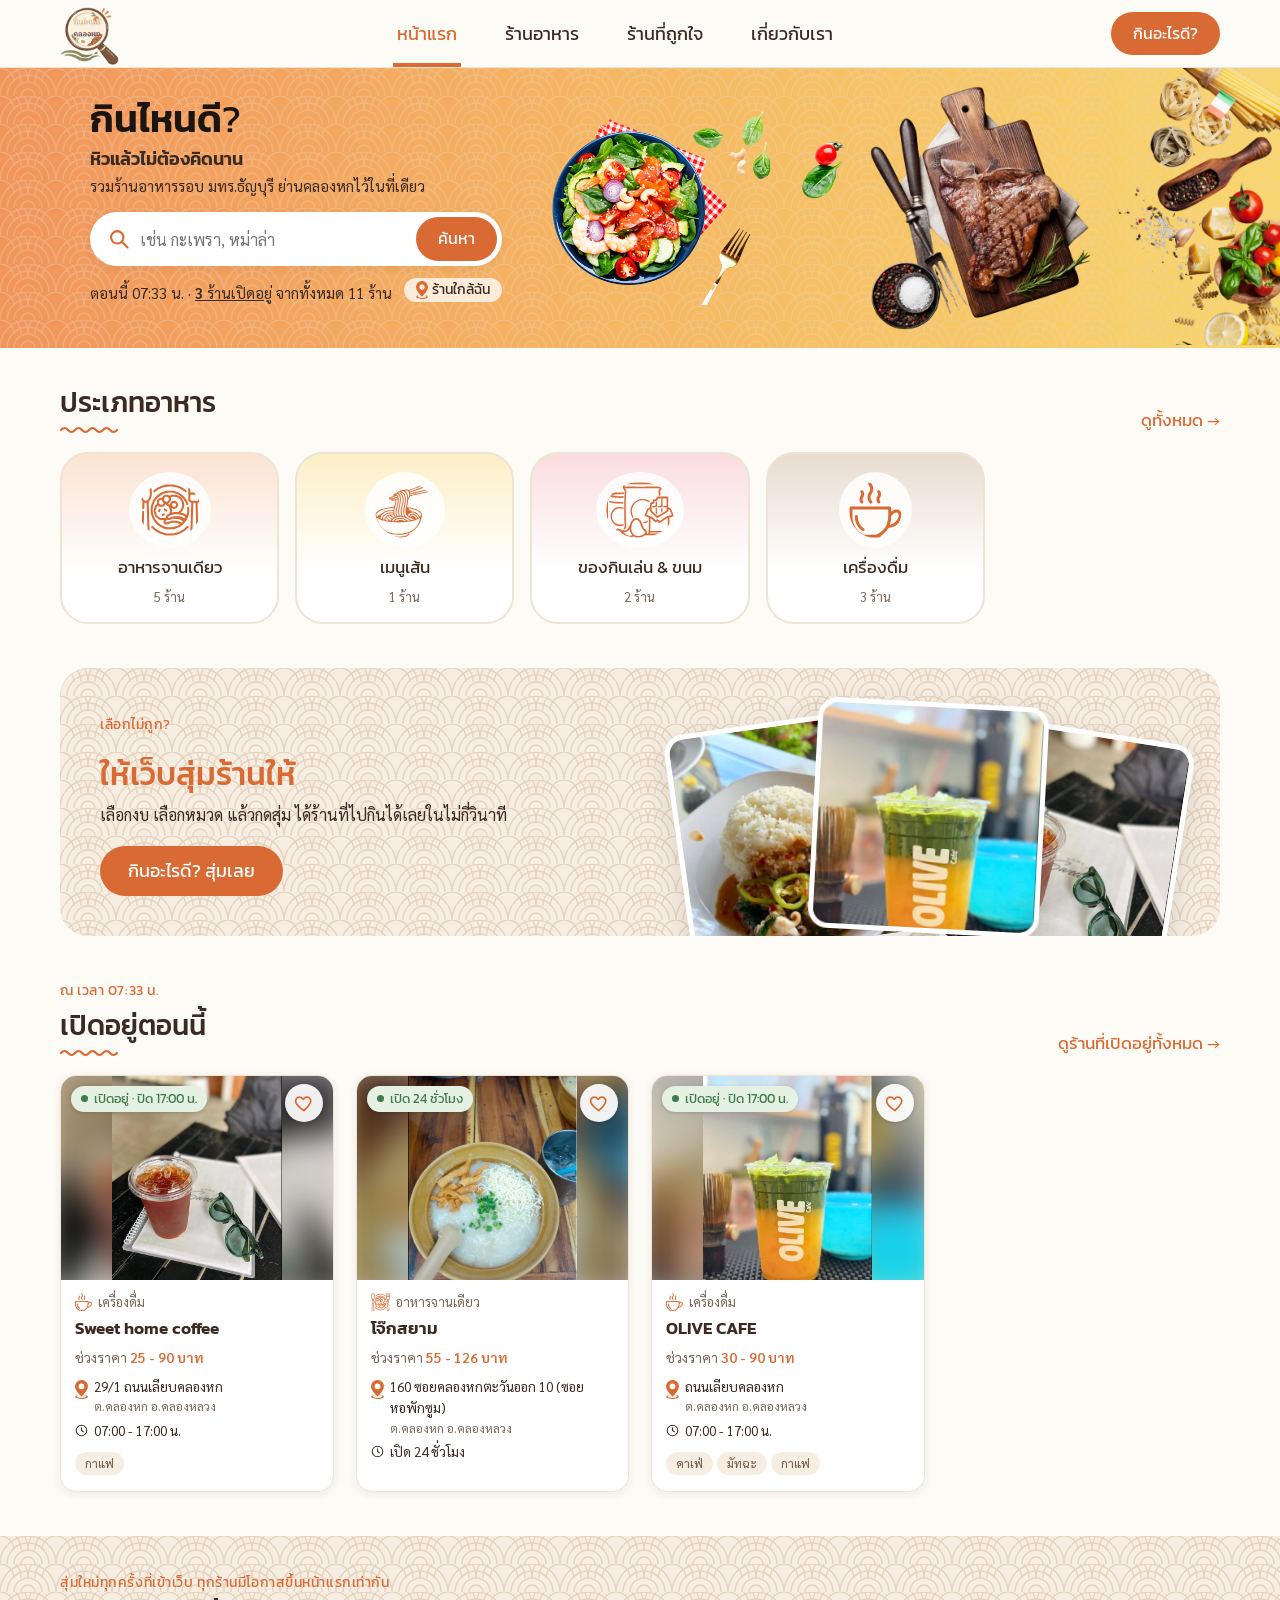
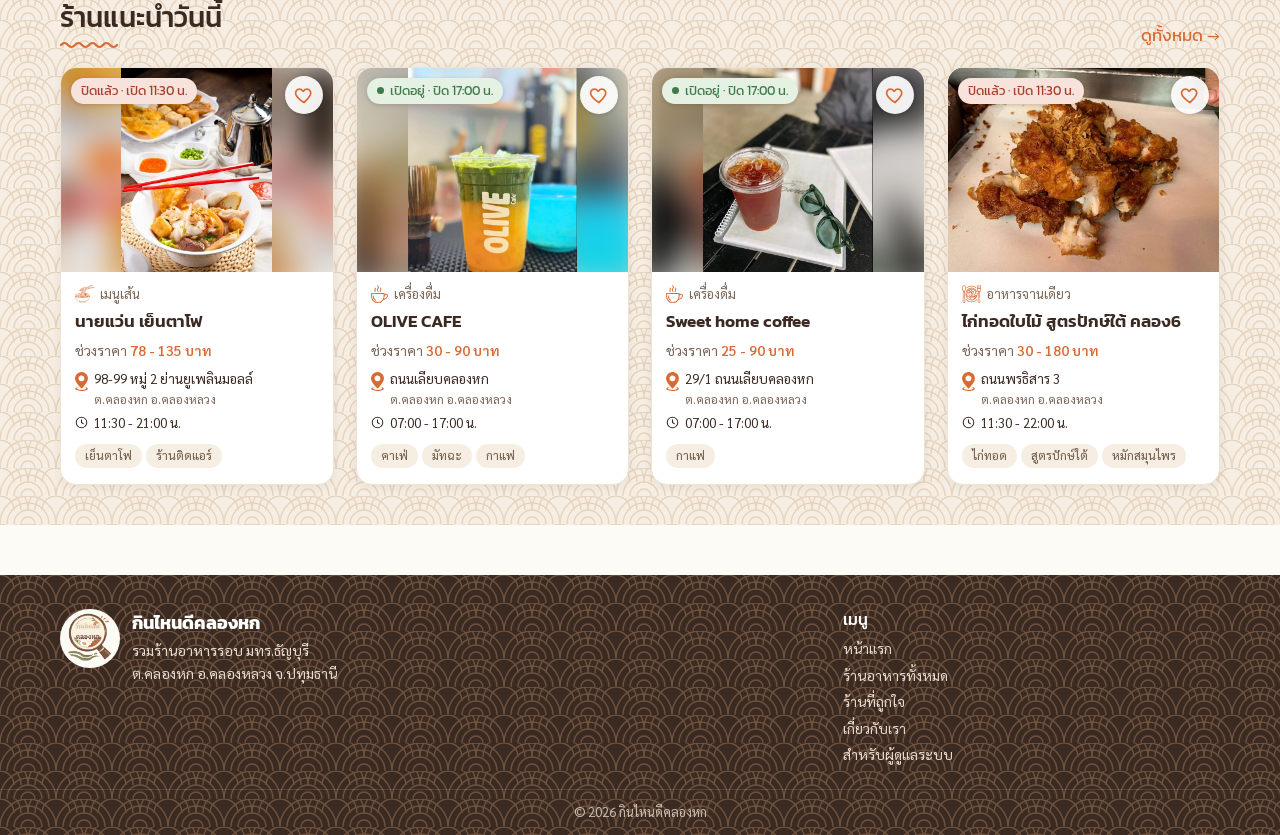
==== index.html @ 41b1f3ea "v1.7" ====
<!DOCTYPE html>
<html lang="th">
<head>
  <meta charset="UTF-8">
  <meta name="viewport" content="width=device-width, initial-scale=1.0">
  <title>กินไหนดีคลองหก</title>
  <meta property="og:type" content="website">
  <meta property="og:site_name" content="กินไหนดีคลองหก">
  <meta property="og:locale" content="th_TH">
  <meta property="og:title" content="กินไหนดีคลองหก">
  <meta property="og:description" content="รวมร้านอาหารอร่อยรอบ มทร.ธัญบุรี ต.คลองหก อ.คลองหลวง จ.ปทุมธานี">
  <meta property="og:url" content="https://pitchawat2549-cloud.github.io/kinnaidee-khlong6/">
  <meta property="og:image" content="https://pitchawat2549-cloud.github.io/kinnaidee-khlong6/images/og-image.jpg">
  <meta property="og:image:width" content="1200">
  <meta property="og:image:height" content="630">
  <meta property="og:image:alt" content="กินไหนดีคลองหก รวมร้านอาหารรอบ มทร.ธัญบุรี">
  <meta name="twitter:card" content="summary_large_image">
  <meta name="description" content="รวมร้านอาหารอร่อยรอบ มทร.ธัญบุรี ต.คลองหก อ.คลองหลวง จ.ปทุมธานี">
  <link rel="icon" href="images/favicon/favicon.ico?v=2" sizes="any">
  <link rel="icon" type="image/png" sizes="32x32" href="images/favicon/favicon-32.png?v=2">
  <link rel="icon" type="image/png" sizes="192x192" href="images/favicon/favicon-192.png?v=2">
  <link rel="apple-touch-icon" href="images/favicon/apple-touch-icon.png?v=2">
  <link rel="preconnect" href="https://fonts.googleapis.com">
  <link href="https://fonts.googleapis.com/css2?family=Kanit:wght@400;500;600&family=Sarabun:wght@400;500;600&display=swap" rel="stylesheet">
  <link rel="stylesheet" href="css/common.css?v=20261016">
  <link rel="stylesheet" href="css/home.css?v=20261016">
</head>
<body data-root="" data-page="home">

  <header id="site-header"></header>

  <main class="container">

    <!-- ===== Hero + ค้นหา ===== -->
    <section class="hero hero-home">
      <div class="hero-text">
        <h1>กินไหนดี<span class="light">?</span></h1>
        <h2>หิวแล้วไม่ต้องคิดนาน</h2>
        <p>รวมร้านอาหารรอบ มทร.ธัญบุรี ย่านคลองหกไว้ในที่เดียว</p>
        <form class="search-bar" action="restaurant/restaurants.html" role="search">
          <img src="images/icons/search.svg" alt="">
          <input type="search" name="q" id="home-q" placeholder="เช่น กะเพรา, หม่าล่า" aria-label="ค้นหาร้านหรือเมนู">
          <button class="btn" type="submit">ค้นหา</button>
        </form>
        <p class="hero-status" id="home-status"></p>
      </div>
      <div class="hero-images">
        <img src="images/decor/salad.png" alt="" class="img-salad">
        <img src="images/decor/steak.png" alt="" class="img-steak">
        <img src="images/decor/pasta.png" alt="" class="img-pasta">
      </div>
    </section>

    <!-- ===== ประเภทอาหาร ===== -->
    <section class="section">
      <div class="section-head">
        <h2>ประเภทอาหาร</h2>
        <a href="restaurant/restaurants.html" class="see-all">ดูทั้งหมด →</a>
      </div>
      <div class="category-list" id="home-categories"></div>
    </section>

    <!-- ===== กินอะไรดี? ===== -->
    <section class="section">
      <div class="pick-band">
        <div class="pick-band-text">
          <p class="eyebrow">เลือกไม่ถูก?</p>
          <h2>ให้เว็บสุ่มร้านให้</h2>
          <p>เลือกงบ เลือกหมวด แล้วกดสุ่ม ได้ร้านที่ไปกินได้เลยในไม่กี่วินาที</p>
          <button type="button" class="btn btn-lg" data-picker>กินอะไรดี? สุ่มเลย</button>
        </div>
        <div class="pick-band-photos" id="pick-photos" aria-hidden="true"></div>
      </div>
    </section>

    <!-- ===== เปิดอยู่ตอนนี้ ===== -->
    <section class="section" id="open-section" hidden>
      <div class="section-head">
        <div>
          <p class="eyebrow" id="open-time"></p>
          <h2>เปิดอยู่ตอนนี้</h2>
        </div>
        <a href="restaurant/restaurants.html?open=1" class="see-all">ดูร้านที่เปิดอยู่ทั้งหมด →</a>
      </div>
      <div class="restaurant-list" id="home-open"></div>
    </section>

    <!-- ===== ร้านแนะนำ (สุ่มใหม่ทุกครั้งที่เข้าเว็บ) ===== -->
    <section class="section band">
      <div class="section-head">
        <div>
          <p class="eyebrow">สุ่มใหม่ทุกครั้งที่เข้าเว็บ ทุกร้านมีโอกาสขึ้นหน้าแรกเท่ากัน</p>
          <h2>ร้านแนะนำวันนี้</h2>
        </div>
        <a href="restaurant/restaurants.html" class="see-all">ดูทั้งหมด →</a>
      </div>
      <div class="restaurant-list" id="home-restaurants"></div>
    </section>

    <!-- ===== ร้านที่ถูกใจ ===== -->
    <section class="section" id="fav-section" hidden>
      <div class="section-head">
        <h2>ร้านที่คุณถูกใจ</h2>
        <a href="restaurant/favorites.html" class="see-all">ดูทั้งหมด →</a>
      </div>
      <div class="restaurant-list" id="home-favs"></div>
    </section>

  </main>

  <footer id="site-footer"></footer>

  <script src="js/config.js?v=20261016"></script>
  <script src="js/seed-data.js?v=20261016"></script>
  <script src="js/api.js?v=20261016"></script>
  <script src="js/ui.js?v=20261016"></script>
  <script src="js/home.js?v=20261016"></script>
</body>
</html>
---- css/common.css ----
/* ===================================================
   common.css : ใช้ทุกหน้า
   สี / ฟอนต์ / ปุ่ม / เมนูด้านบน / การ์ดร้าน / ป้ายเปิด-ปิด
   หน้าต่าง (modal) / ดูรูปเต็มจอ / สุ่มร้าน / ท้ายเว็บ
   =================================================== */

/* ===== สีทั้งเว็บ (แก้ที่นี่ที่เดียว) ===== */
:root {
  --orange: #D96A33;        /* ปุ่ม ลิงก์ เมนูที่เลือก */
  --orange-dark: #B9541F;
  --yellow: #F9D66C;
  --cream: #F6EEE3;         /* พื้นการ์ด / hero */
  --bg: #FDFBF6;            /* พื้นทั้งหน้า */
  --border: #EFE3D3;
  --text: #3B2A22;
  --muted: #7A6455;
  --tag: #A88B78;
  --green: #3F7A4A;         /* เปิดอยู่ */
  --green-bg: #E4F1E3;
  --red: #A6402A;           /* ปิดแล้ว */
  --red-bg: #F8E3DC;
  --shadow: 0 2px 10px rgba(59, 42, 34, 0.08);
  --shadow-lg: 0 10px 28px rgba(59, 42, 34, 0.16);
  --radius: 16px;
  /* ลายคลื่น (ลายเดียวกับในสไลด์) ใช้เป็นพื้นหลังจางๆ */
  --wave: url("data:image/svg+xml,%3Csvg xmlns='http://www.w3.org/2000/svg' width='56' height='28' viewBox='0 0 56 28'%3E%3Cg fill='none' stroke='%23E6D3BD' stroke-width='1.4'%3E%3Cpath d='M0 28a28 28 0 0 1 56 0M7 28a21 21 0 0 1 42 0M14 28a14 14 0 0 1 28 0M21 28a7 7 0 0 1 14 0'/%3E%3Cpath d='M-28 14a28 28 0 0 1 56 0M-21 14a21 21 0 0 1 42 0M-14 14a14 14 0 0 1 28 0M28 14a28 28 0 0 1 56 0M35 14a21 21 0 0 1 42 0M42 14a14 14 0 0 1 28 0'/%3E%3C/g%3E%3C/svg%3E");
}

/* ===== ทั้งหน้า ===== */
* { box-sizing: border-box; }

/* ซ่อนจริงเสมอ แม้ class อื่นจะตั้ง display ไว้ (เช่น .btn) */
[hidden] { display: none !important; }

html { scroll-behavior: smooth; }

body {
  margin: 0;
  font-family: "Sarabun", sans-serif;
  font-size: 16px;
  line-height: 1.6;
  background-color: var(--bg);
  color: var(--text);
  overflow-x: hidden;
}

body.no-scroll { overflow: hidden; }

h1, h2, h3, h4 {
  font-family: "Kanit", sans-serif;
  font-weight: 500;
  line-height: 1.3;
  margin: 0;
}

a { color: inherit; text-decoration: none; }

img { max-width: 100%; }

button { font: inherit; color: inherit; }

:focus-visible {
  outline: 3px solid var(--orange);
  outline-offset: 2px;
}

.container {
  max-width: 1200px;
  margin: 0 auto;
}

.muted { color: var(--muted); }
.center { text-align: center; }

.section {
  padding: 36px 20px 8px;
}

.section-head {
  display: flex;
  justify-content: space-between;
  align-items: flex-end;
  gap: 20px;
  margin-bottom: 18px;
}

.section h2 { font-size: 28px; }

.eyebrow {
  margin: 0 0 4px;
  font-family: "Kanit", sans-serif;
  font-size: 14px;
  letter-spacing: 0.04em;
  color: var(--orange);
}

.see-all {
  color: var(--orange);
  font-family: "Kanit", sans-serif;
  font-size: 17px;
  white-space: nowrap;
}

.see-all:hover { text-decoration: underline; }

.error-box {
  margin: 20px;
  padding: 14px 18px;
  border-radius: 12px;
  background: var(--red-bg);
  color: var(--red);
}

/* ===== ปุ่ม ===== */
.btn {
  display: inline-flex;
  align-items: center;
  justify-content: center;
  gap: 8px;
  border: none;
  background-color: var(--orange);
  color: white;
  font-family: "Kanit", sans-serif;
  font-size: 16px;
  padding: 9px 22px;
  border-radius: 30px;
  cursor: pointer;
  transition: background-color 0.2s, transform 0.15s;
}

.btn:hover { background-color: var(--orange-dark); }
.btn:active { transform: scale(0.97); }
.btn:disabled { opacity: 0.6; cursor: default; }
.btn-lg { font-size: 18px; padding: 11px 28px; }

.btn-ghost {
  background: white;
  color: var(--orange);
  border: 2px solid var(--orange);
}

.btn-ghost:hover { background: var(--orange); color: white; }

.link-btn {
  background: none;
  border: none;
  padding: 0;
  cursor: pointer;
  text-align: left;
}

/* ===== เมนูด้านบน ===== */
#site-header {
  position: sticky;
  top: 0;
  z-index: 50;
  background-color: rgba(253, 251, 246, 0.94);
  backdrop-filter: blur(8px);
  border-bottom: 1px solid var(--border);
  transition: box-shadow 0.2s;
}

#site-header.scrolled { box-shadow: var(--shadow); }

.nav-inner {
  max-width: 1200px;
  margin: 0 auto;
  padding: 6px 20px 0;
  display: flex;
  align-items: center;
  gap: 20px;
}

.logo img { height: 58px; display: block; }

.menu {
  flex: 1;
  display: flex;
  justify-content: center;
  gap: 40px;
}

.menu a {
  font-family: "Kanit", sans-serif;
  font-size: 18px;
  padding: 14px 4px;
  border-bottom: 4px solid transparent;
  white-space: nowrap;
}

.menu a:hover,
.menu a.active {
  color: var(--orange);
  border-bottom-color: var(--orange);
}

.btn-pick { margin-bottom: 6px; }

/* ===== Hero (ส่วนหัวของแต่ละหน้า) ===== */
.hero {
  position: relative;
  display: flex;
  align-items: center;
  background-color: var(--cream);
  height: clamp(220px, 16vw, 320px);
  overflow: hidden;
  margin-left: calc(50% - 50vw);
  margin-right: calc(50% - 50vw);
}

/* ลายคลื่นจางๆ ทับพื้น hero */
.hero::before {
  content: "";
  position: absolute;
  inset: 0;
  background-image: var(--wave);
  opacity: 0.35;
  pointer-events: none;
}

.hero-text {
  position: relative;
  z-index: 2;
  padding: 20px 50px 20px max(50px, calc(50% - 550px));
}

.hero h1 {
  color: #1B1511;
  font-size: clamp(34px, 3vw, 57px);
  font-weight: 600;
  line-height: 1.15;
}

.hero h1 .light { font-weight: 400; }

.hero h2 {
  font-size: clamp(18px, 1.3vw, 24px);
  font-weight: 600;
  margin-top: 6px;
}

.hero p {
  font-size: clamp(15px, 1vw, 18px);
  margin: 4px 0 14px;
}

/* ===== ช่องค้นหา ===== */
.search-bar {
  display: flex;
  align-items: center;
  max-width: 480px;
  background-color: white;
  border-radius: 40px;
  padding: 5px 5px 5px 18px;
  box-shadow: var(--shadow);
}

.search-bar img { width: 22px; flex: none; }

.search-bar input {
  flex: 1;
  min-width: 0;
  width: 100%;
  border: none;
  outline: none;
  background: none;
  font-family: "Sarabun", sans-serif;
  font-size: 16px;
  padding: 8px 10px;
}

.search-bar button { flex: none; }

/* ===== การ์ดร้าน ===== */
.restaurant-list {
  display: grid;
  grid-template-columns: repeat(4, 1fr);
  gap: 22px;
}

.r-card {
  position: relative;
  display: flex;
  flex-direction: column;
  background-color: white;
  border: 1px solid var(--border);
  border-radius: var(--radius);
  overflow: hidden;
  box-shadow: var(--shadow);
  transition: transform 0.2s, box-shadow 0.2s;
}

.r-card:hover {
  transform: translateY(-4px);
  box-shadow: var(--shadow-lg);
}

/* ลิงก์คลุมทั้งการ์ด (ปุ่มถูกใจอยู่ด้านบนลิงก์) */
.r-card-link {
  position: absolute;
  inset: 0;
  z-index: 1;
}

.r-card-media {
  position: relative;
  aspect-ratio: 4 / 3;
  background: var(--cream);
  overflow: hidden;
}

.r-card-media img {
  width: 100%;
  height: 100%;
  object-fit: cover;
  object-position: center 60%;
  display: block;
  transition: transform 0.4s;
}

.r-card:hover .r-card-media img { transform: scale(1.06); }

.r-card-noimg {
  height: 100%;
  display: grid;
  place-items: center;
  color: var(--muted);
}

.r-card-body {
  padding: 12px 14px 16px;
  display: flex;
  flex-direction: column;
  gap: 3px;
  flex: 1;
}

.r-card-cat {
  display: flex;
  align-items: center;
  gap: 6px;
  margin: 0;
  font-size: 13px;
  color: var(--muted);
}

.r-card-cat img { height: 18px; }

.r-card h3 {
  font-size: 17px;
  font-weight: 600;
  margin: 2px 0 4px;
}

.r-card-price {
  margin: 0 0 4px;
  font-size: 14px;
  color: var(--muted);
}

.r-card-price b { color: var(--orange); font-weight: 600; }

.r-card-meta {
  display: flex;
  align-items: flex-start;
  gap: 6px;
  margin: 0;
  font-size: 13.5px;
}

.r-card-meta img { width: 13px; margin-top: 4px; flex: none; }

.tags {
  display: flex;
  flex-wrap: wrap;
  gap: 4px;
  margin-top: 8px;
}

.tag {
  background-color: var(--cream);
  color: #6E5848;
  font-size: 12px;
  padding: 2px 10px;
  border-radius: 20px;
}

/* ป้ายเปิด-ปิดบนรูป */
.badge,
.badge-inline {
  display: inline-block;
  font-family: "Kanit", sans-serif;
  font-size: 12.5px;
  padding: 3px 10px;
  border-radius: 20px;
}

.badge {
  position: absolute;
  left: 10px;
  top: 10px;
  z-index: 2;
  box-shadow: 0 1px 4px rgba(0, 0, 0, 0.15);
}

.badge-open { background: var(--green-bg); color: var(--green); }
.badge-closed { background: var(--red-bg); color: var(--red); }
.badge-unknown { background: #EFEAE4; color: var(--muted); }

.badge-open::before {
  content: "";
  display: inline-block;
  width: 7px;
  height: 7px;
  margin-right: 6px;
  border-radius: 50%;
  background: currentColor;
  vertical-align: 1px;
  animation: pulse 1.6s infinite;
}

@keyframes pulse {
  50% { opacity: 0.3; }
}

/* ปุ่มถูกใจ */
.fav-btn {
  position: absolute;
  right: 10px;
  top: 8px;
  z-index: 2;
  width: 38px;
  height: 38px;
  border: none;
  border-radius: 50%;
  background: rgba(255, 255, 255, 0.92);
  display: grid;
  place-items: center;
  cursor: pointer;
  box-shadow: 0 1px 4px rgba(0, 0, 0, 0.15);
  transition: transform 0.15s;
}

.fav-btn svg {
  width: 20px;
  fill: none;
  stroke: var(--orange);
  stroke-width: 2;
}

.fav-btn.on svg { fill: var(--orange); }
.fav-btn:active { transform: scale(0.85); }

.empty {
  grid-column: 1 / -1;
  text-align: center;
  color: var(--muted);
  padding: 50px 20px;
  background: white;
  border: 2px dashed var(--border);
  border-radius: var(--radius);
}

/* การ์ดค่อยๆ ลอยขึ้นตอนแสดงผล (เล่นจบเองใน 0.4 วินาที) */
.r-card { animation: rise 0.4s ease-out both; }
.r-card:nth-child(2) { animation-delay: 0.05s; }
.r-card:nth-child(3) { animation-delay: 0.1s; }
.r-card:nth-child(4) { animation-delay: 0.15s; }

@keyframes rise {
  from { opacity: 0; transform: translateY(14px); }
}

/* ===== ช่องกรอกข้อมูล ===== */
.field {
  display: grid;
  gap: 4px;
  font-family: "Kanit", sans-serif;
  font-size: 15px;
}

.field input,
.field select,
.field textarea {
  font: 16px "Sarabun", sans-serif;
  padding: 9px 12px;
  border: 2px solid var(--border);
  border-radius: 10px;
  background: white;
  color: var(--text);
  width: 100%;
}

.field input:focus,
.field select:focus,
.field textarea:focus {
  outline: none;
  border-color: var(--orange);
}

.check {
  display: inline-flex;
  align-items: center;
  gap: 8px;
  cursor: pointer;
}

.check input { width: 18px; height: 18px; accent-color: var(--orange); }

.form-msg { color: var(--red); min-height: 1em; margin: 0; }

/* ===== หน้าต่าง (modal) ===== */
.modal-backdrop {
  position: fixed;
  inset: 0;
  z-index: 100;
  background: rgba(30, 20, 15, 0.55);
  display: grid;
  place-items: center;
  padding: 16px;
  opacity: 0;
  transition: opacity 0.2s;
}

.modal-backdrop.show { opacity: 1; }

.modal {
  position: relative;
  width: 100%;
  max-width: 480px;
  max-height: calc(100vh - 32px);
  overflow: auto;
  background: var(--bg);
  border-radius: 22px;
  padding: 28px;
  box-shadow: var(--shadow-lg);
}

.modal h2 { font-size: 26px; margin-bottom: 6px; }

.modal-close {
  position: absolute;
  right: 12px;
  top: 10px;
  width: 36px;
  height: 36px;
  border: none;
  border-radius: 50%;
  background: var(--cream);
  font-size: 22px;
  line-height: 1;
  cursor: pointer;
}

.suggest-form { display: grid; gap: 14px; }

/* ===== สุ่มร้าน "กินอะไรดี?" ===== */
.modal-picker { max-width: 520px; background-image: var(--wave); background-color: var(--bg); }

.picker h2 { font-size: 34px; color: var(--orange); }

.picker-opts {
  display: grid;
  grid-template-columns: 1fr 1fr;
  gap: 10px 14px;
  margin: 14px 0;
}

.picker-opts .check { grid-column: 1 / -1; }

.picker-stage {
  min-height: 150px;
  display: grid;
  gap: 12px;
  align-content: center;
  background: white;
  border: 2px dashed var(--border);
  border-radius: 18px;
  padding: 14px;
}

.picker-empty { text-align: center; color: var(--muted); }

.picker-card {
  display: flex;
  align-items: center;
  gap: 14px;
}

.picker-card img {
  width: 110px;
  height: 90px;
  object-fit: cover;
  border-radius: 12px;
  flex: none;
}

.picker-card h3 { font-size: 20px; }
.picker-card p { margin: 2px 0; font-size: 14px; }
.picker-card.final { animation: pop 0.4s; }

@keyframes pop {
  0% { transform: scale(0.9); }
  60% { transform: scale(1.04); }
  100% { transform: scale(1); }
}

.picker-go { justify-self: start; }

.picker-actions { margin-top: 16px; text-align: center; }

/* ===== ดูรูปเต็มจอ ===== */
#lightbox {
  position: fixed;
  inset: 0;
  z-index: 200;
  background: rgba(15, 10, 8, 0.92);
  display: none;
  align-items: center;
  justify-content: center;
  padding: 20px 70px;
}

#lightbox.show { display: flex; }

#lightbox figure {
  margin: 0;
  max-width: 100%;
  max-height: 100%;
  display: flex;
  flex-direction: column;
  align-items: center;
  gap: 10px;
}

#lightbox img {
  height: calc(100vh - 140px);   /* ขยายรูปให้เต็มความสูงจอ แม้รูปต้นฉบับจะเล็ก */
  width: auto;
  max-width: 100%;
  object-fit: contain;
  border-radius: 8px;
}

#lightbox figcaption {
  color: #F3E9DE;
  text-align: center;
  font-size: 15px;
}

#lightbox figcaption span { margin-left: 10px; opacity: 0.7; }
#lightbox figcaption small { display: block; opacity: 0.7; }

.lb-close,
.lb-nav {
  position: absolute;
  border: none;
  background: rgba(255, 255, 255, 0.14);
  color: white;
  border-radius: 50%;
  cursor: pointer;
}

.lb-close { right: 16px; top: 14px; width: 44px; height: 44px; font-size: 28px; }

.lb-nav {
  top: 50%;
  transform: translateY(-50%);
  width: 50px;
  height: 50px;
  font-size: 34px;
  line-height: 1;
}

.lb-prev { left: 12px; }
.lb-next { right: 12px; }
.lb-close:hover, .lb-nav:hover { background: rgba(255, 255, 255, 0.28); }

/* ===== แจ้งเตือนสั้นๆ ===== */
#toast {
  position: fixed;
  left: 50%;
  bottom: 24px;
  z-index: 300;
  transform: translate(-50%, 30px);
  background: var(--text);
  color: white;
  padding: 10px 20px;
  border-radius: 30px;
  font-size: 15px;
  opacity: 0;
  pointer-events: none;
  transition: opacity 0.2s, transform 0.2s;
}

#toast.show { opacity: 1; transform: translate(-50%, 0); }

/* ===== ท้ายเว็บ ===== */
#site-footer {
  margin-top: 50px;
  background-color: #3B2A22;
  background-image: var(--wave);
  background-blend-mode: soft-light;
  color: #E9DDD0;
}

.footer-inner {
  max-width: 1200px;
  margin: 0 auto;
  padding: 34px 20px 20px;
  display: grid;
  grid-template-columns: 2fr 1fr;
  gap: 28px;
  font-size: 14px;
}

.footer-inner h4 {
  color: white;
  font-size: 16px;
  margin-bottom: 8px;
}

.footer-inner a,
.footer-inner .link-btn {
  display: block;
  color: #E9DDD0;
  margin-bottom: 4px;
  font-size: 14px;
}

.footer-inner a:hover,
.footer-inner .link-btn:hover { color: var(--yellow); }

.footer-brand { display: flex; gap: 12px; align-items: flex-start; }

.footer-brand img {
  width: 60px;
  background: var(--bg);
  border-radius: 50%;
  padding: 4px;
}

.footer-brand b { color: white; font-family: "Kanit", sans-serif; font-size: 18px; }
.footer-brand p { margin: 2px 0; }

.copyright {
  margin: 0;
  padding: 12px;
  text-align: center;
  font-size: 13px;
  border-top: 1px solid rgba(255, 255, 255, 0.12);
  color: #CDBFB1;
}

/* ===================================================
   Responsive
   แท็บเล็ต ≤ 1000px / มือถือ ≤ 640px / มือถือเล็ก ≤ 380px
   =================================================== */
@media (max-width: 1000px) {
  .menu { gap: 22px; }
  .restaurant-list { grid-template-columns: repeat(3, 1fr); }
  .footer-inner { grid-template-columns: 1fr 1fr; }
}

@media (max-width: 760px) {
  .nav-inner { flex-wrap: wrap; gap: 4px 12px; padding: 6px 12px 0; }
  .logo img { height: 44px; }
  .btn-pick { margin-left: auto; padding: 7px 16px; font-size: 15px; }
  .menu {
    order: 3;
    flex-basis: 100%;
    justify-content: flex-start;
    gap: 18px;
    overflow-x: auto;
    scrollbar-width: none;
  }
  .menu::-webkit-scrollbar { display: none; }
  .menu a { font-size: 16px; padding: 8px 2px; }
}

@media (max-width: 640px) {
  .section { padding: 26px 16px 4px; }
  .section h2 { font-size: 22px; }
  .see-all { font-size: 15px; }

  .hero {
    height: auto;
    flex-direction: column;
    align-items: stretch;
  }
  .hero-text { padding: 24px 16px 12px; }
  .search-bar { max-width: none; }

  .restaurant-list { grid-template-columns: repeat(2, 1fr); gap: 12px; }
  .r-card-body { padding: 10px 10px 12px; }
  .r-card h3 { font-size: 15px; }
  .r-card-meta { font-size: 12.5px; }
  .badge { font-size: 11px; padding: 2px 8px; left: 6px; top: 6px; }
  .fav-btn { width: 32px; height: 32px; right: 6px; top: 6px; }
  .fav-btn svg { width: 17px; }

  .modal { padding: 22px 18px; }
  .picker-opts { grid-template-columns: 1fr; }
  .picker-card img { width: 90px; height: 74px; }

  #lightbox { padding: 16px 8px 70px; }
  .lb-nav { top: auto; bottom: 14px; transform: none; }
  .lb-prev { left: calc(50% - 60px); }
  .lb-next { right: calc(50% - 60px); }

  .footer-inner { grid-template-columns: 1fr; gap: 20px; }
}

@media (max-width: 380px) {
  .restaurant-list { grid-template-columns: 1fr; }
  .menu { gap: 8px; justify-content: space-between; }
  .menu a { font-size: 14px; }
}

@media (prefers-reduced-motion: reduce) {
  *, *::before, *::after { transition: none !important; animation: none !important; }
  html { scroll-behavior: auto; }
}

/* ===================================================
   เพิ่ม 13 ต.ค. : ลวดลาย / รูปการ์ด / ร้านใกล้ฉัน / นับเวลาปิด
   =================================================== */

/* เส้นหยักใต้หัวข้อ */
.section h2::after,
.panel h2::after {
  content: "";
  display: block;
  width: 58px;
  height: 8px;
  margin-top: 6px;
  background: url("data:image/svg+xml,%3Csvg xmlns='http://www.w3.org/2000/svg' width='58' height='8' viewBox='0 0 58 8'%3E%3Cpath d='M1 4q3.5-4 7 0t7 0 7 0 7 0 7 0 7 0 7 0 7 0' fill='none' stroke='%23D96A33' stroke-width='2.2' stroke-linecap='round'/%3E%3C/svg%3E") no-repeat;
}
.center h2::after { margin-left: auto; margin-right: auto; }
.pick-band h2::after { display: none; }

/* แถบพื้นครีมลายคลื่น เต็มความกว้างจอ */
.band {
  position: relative;
  isolation: isolate;
  margin-top: 36px;
  padding-bottom: 40px;
}
.band::before {
  content: "";
  position: absolute;
  top: 0;
  bottom: 0;
  left: calc(50% - 50vw);
  width: 100vw;
  z-index: -1;
  background-color: var(--cream);
  background-image: var(--wave);
}

/* รูปบนการ์ด: เห็นทั้งรูป ไม่ตัดขอบ + พื้นหลังเป็นรูปเดียวกันแบบเบลอ */
.r-card-blur {
  position: absolute;
  inset: -16px;
  background-size: cover;
  background-position: center;
  filter: blur(16px) brightness(0.92);
}
.r-card-media img {
  position: relative;
  object-fit: contain;
  object-position: center;
}

/* ที่อยู่บนการ์ด: บรรทัดสองเป็นตำบล อำเภอ */
.r-card-area {
  display: block;
  font-size: 12px;
  color: var(--muted);
}

/* ระยะทางจากผู้ใช้ */
.dist-chip {
  position: absolute;
  left: 10px;
  bottom: 10px;
  z-index: 2;
  padding: 2px 10px;
  border-radius: 20px;
  background: rgba(255, 255, 255, 0.92);
  font-family: "Kanit", sans-serif;
  font-size: 12.5px;
  color: #2E5A88;
  box-shadow: 0 1px 4px rgba(0, 0, 0, 0.15);
}
.badge-dist { background: #E6EEF8; color: #2E5A88; }

/* ใกล้ปิด (เหลือไม่เกิน 1 ชม.) */
.badge-soon { background: #FFF0D2; color: #94560A; }
.badge-soon::before {
  content: "";
  display: inline-block;
  width: 7px;
  height: 7px;
  margin-right: 6px;
  border-radius: 50%;
  background: currentColor;
  vertical-align: 1px;
  animation: pulse 1s infinite;
}

/* ปุ่ม "ร้านใกล้ฉัน" ในหน้าแรก */
.near-link {
  display: inline-flex;
  align-items: center;
  gap: 4px;
  margin-left: 8px;
  padding: 1px 12px;
  border-radius: 20px;
  background: rgba(255, 255, 255, 0.75);
  text-decoration: none !important;
  font-family: "Kanit", sans-serif;
  font-size: 14px;
  white-space: nowrap;
}
.near-link img { width: 12px; }
.near-link:hover { background: white; }

/* ที่อยู่หน้ารายละเอียดร้าน (แยกบรรทัด) */
.addr-main,
.addr-landmark,
.addr-area { display: block; }
.addr-main { font-weight: 600; }
.addr-area { font-size: 14px; color: var(--muted); }

@media (max-width: 640px) {
  .near-link { margin: 4px 0 0; }
}
@media (max-width: 360px) {
  #home-q, #search-input { font-size: 14px; }   /* จอเล็กมาก ให้ข้อความตัวอย่างไม่ขาด */
}
---- css/home.css ----
/* ===================================================
   home.css : หน้าแรก (index.html)
   =================================================== */

/* hero ไล่สีส้ม → เหลือง */
.hero-home {
  background: linear-gradient(90deg, #F2955B 0%, #F6B862 50%, #F9D66C 100%);
  height: clamp(280px, 20vw, 360px);   /* สูงกว่าหน้าอื่นนิดหน่อย เพราะมีช่องค้นหา */
}

.hero-home .hero-text { flex: none; }

.hero-status {
  margin-top: 12px !important;
  font-size: 15px !important;
}

.hero-status a { text-decoration: underline; }

/* รูปตกแต่ง: ขนาดตามความสูงของ hero */
.hero-images {
  flex: 1;
  min-width: 0;
  height: 100%;
  display: flex;
  align-items: center;
  justify-content: flex-end;
  gap: 2vw;
  position: relative;
}

.hero-images img { min-width: 0; max-width: 42%; object-fit: contain; }
.img-salad { height: 70%; }
.img-steak { height: 88%; }
.img-pasta { height: 100%; align-self: flex-start; max-width: none; object-position: right top; }

/* ===== ประเภทอาหาร ===== */
.category-list {
  display: grid;
  grid-template-columns: repeat(5, 1fr);
  gap: 16px;
}

.category-card {
  display: flex;
  flex-direction: column;
  align-items: center;
  gap: 6px;
  padding: 18px 8px 14px;
  background: white;
  border: 2px solid var(--border);
  border-radius: 28px;
  font-family: "Kanit", sans-serif;
  font-size: 17px;
  text-align: center;
  transition: transform 0.2s, border-color 0.2s, box-shadow 0.2s;
}

.category-card img { height: 56px; width: auto; max-width: 90%; object-fit: contain; transition: transform 0.3s; }
.category-card small { font-family: "Sarabun", sans-serif; font-size: 13px; color: var(--muted); }

.category-card:hover {
  transform: translateY(-4px);
  border-color: var(--orange);
  box-shadow: var(--shadow);
}

.category-card:hover img { transform: rotate(-6deg) scale(1.08); }

/* ===== แถบ "กินอะไรดี?" ===== */
.pick-band {
  position: relative;
  display: grid;
  grid-template-columns: 1.1fr 1fr;
  align-items: center;
  gap: 24px;
  padding: 34px 40px;
  border-radius: 28px;
  background-color: var(--cream);
  background-image: var(--wave);
  overflow: hidden;
}

.pick-band h2 { font-size: 32px; color: var(--orange); }
.pick-band p { margin: 6px 0 18px; }

.pick-band-photos {
  position: relative;
  height: 200px;
}

.pick-band-photos img {
  position: absolute;
  width: 46%;
  aspect-ratio: 1;
  object-fit: cover;
  border-radius: 20px;
  border: 5px solid white;
  box-shadow: var(--shadow-lg);
}

.pick-band-photos img:nth-child(1) { left: 0; top: 18px; transform: rotate(-8deg); }
.pick-band-photos img:nth-child(2) { left: 27%; top: 0; transform: rotate(3deg); z-index: 1; }
.pick-band-photos img:nth-child(3) { right: 0; top: 26px; transform: rotate(9deg); }


/* ===================================================
   Responsive
   =================================================== */
@media (max-width: 1000px) {
  .category-card { font-size: 15px; }
  .category-card img { height: 46px; }
  .pick-band { padding: 26px; }
}

@media (max-width: 640px) {
  .hero-home { height: auto; }
  .hero-images {
    flex: none;
    width: 100%;
    height: 140px;
    justify-content: space-between;
    padding-left: 16px;
  }

  .category-list {
    display: flex;
    overflow-x: auto;
    padding-bottom: 6px;
    scroll-snap-type: x mandatory;
  }

  .category-card {
    flex: 0 0 120px;
    font-size: 14px;
    border-radius: 22px;
    padding: 12px 6px;
    scroll-snap-align: start;
  }

  .category-card img { height: 40px; }

  .pick-band { grid-template-columns: 1fr; padding: 22px 18px; }
  .pick-band h2 { font-size: 26px; }
  .pick-band-photos { height: 150px; order: -1; }

}

/* การ์ดประเภทอาหาร: สีพื้นตามหมวด */
.category-card { --tint: var(--cream); background: linear-gradient(180deg, var(--tint) 0%, white 70%); }
.category-card[data-cat="rice"]    { --tint: #FBE3D2; }
.category-card[data-cat="noodle"]  { --tint: #FCEFC7; }
.category-card[data-cat="dessert"] { --tint: #FADDE1; }
.category-card[data-cat="fruit"]   { --tint: #E2F0D6; }
.category-card[data-cat="drink"]   { --tint: #E8DCCF; }
.category-card img {
  box-sizing: content-box;
  padding: 10px;
  border-radius: 50%;
  background: rgba(255, 255, 255, 0.85);
}
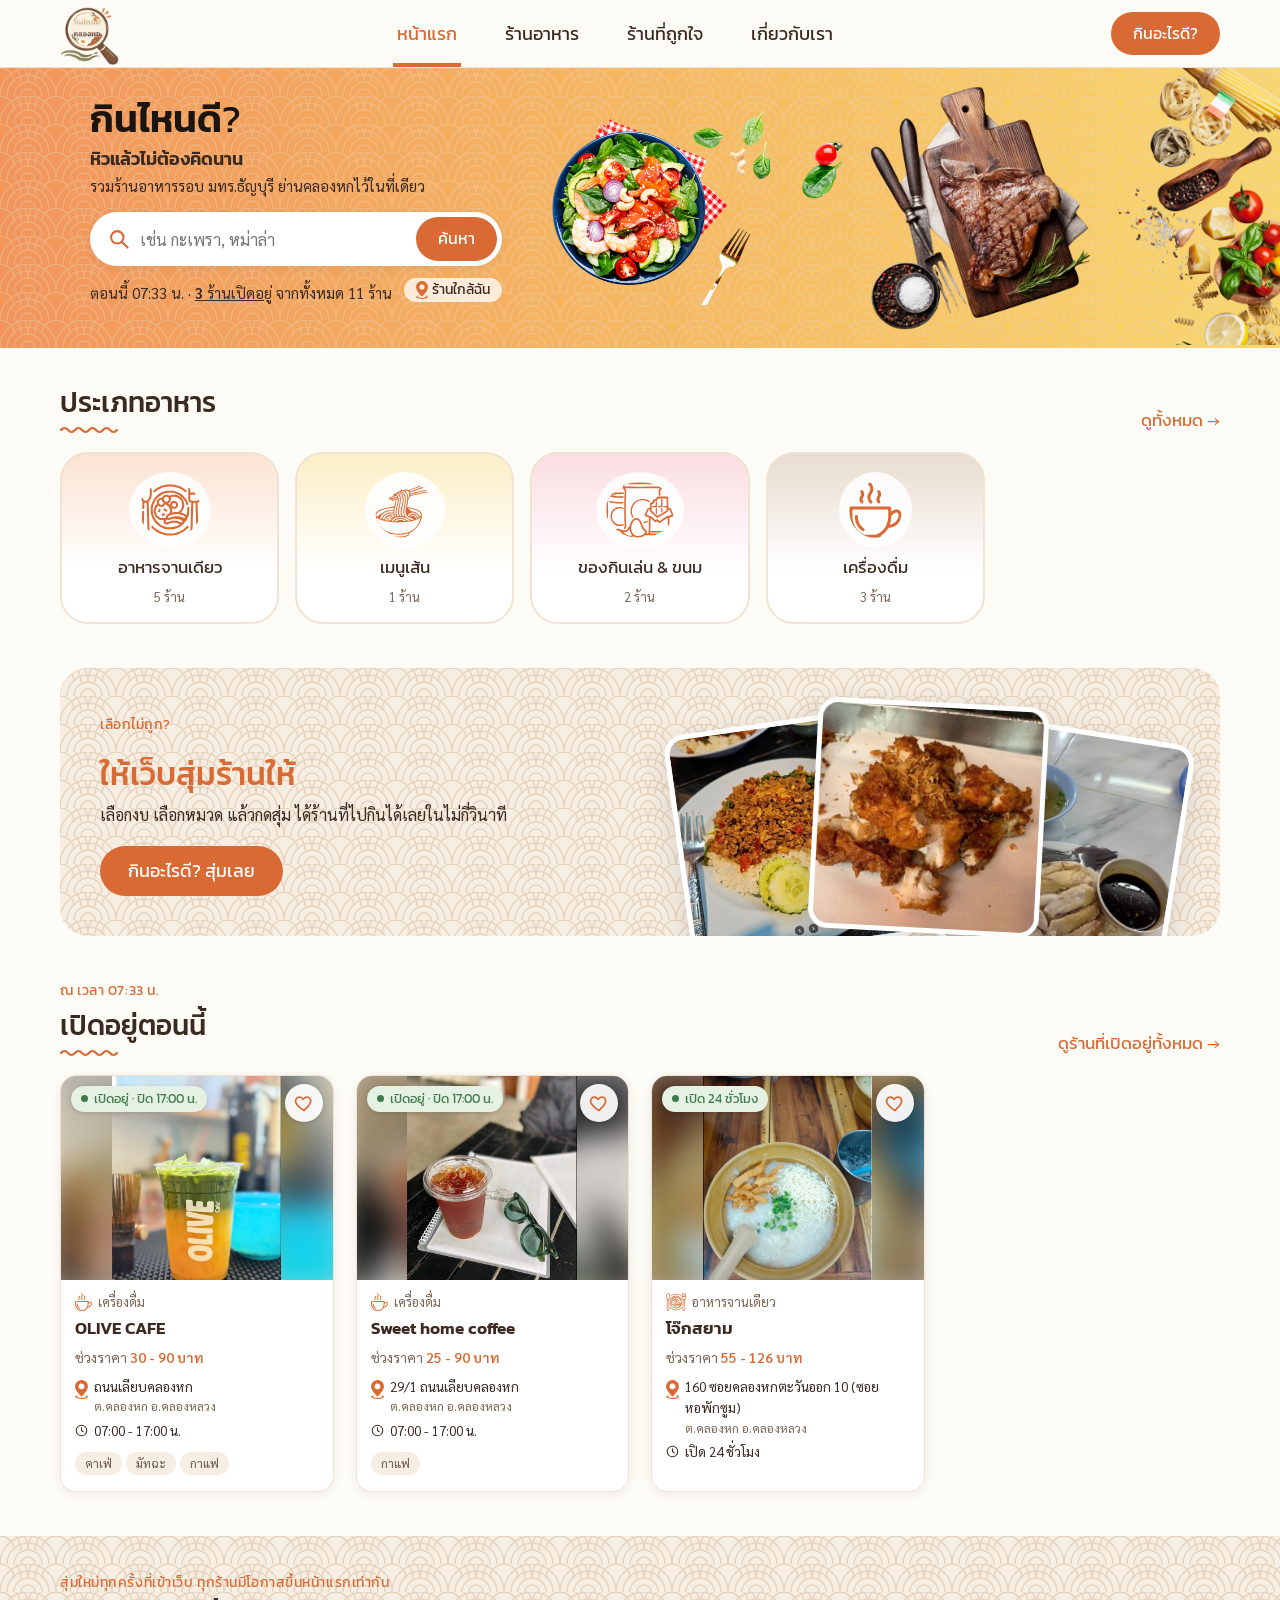
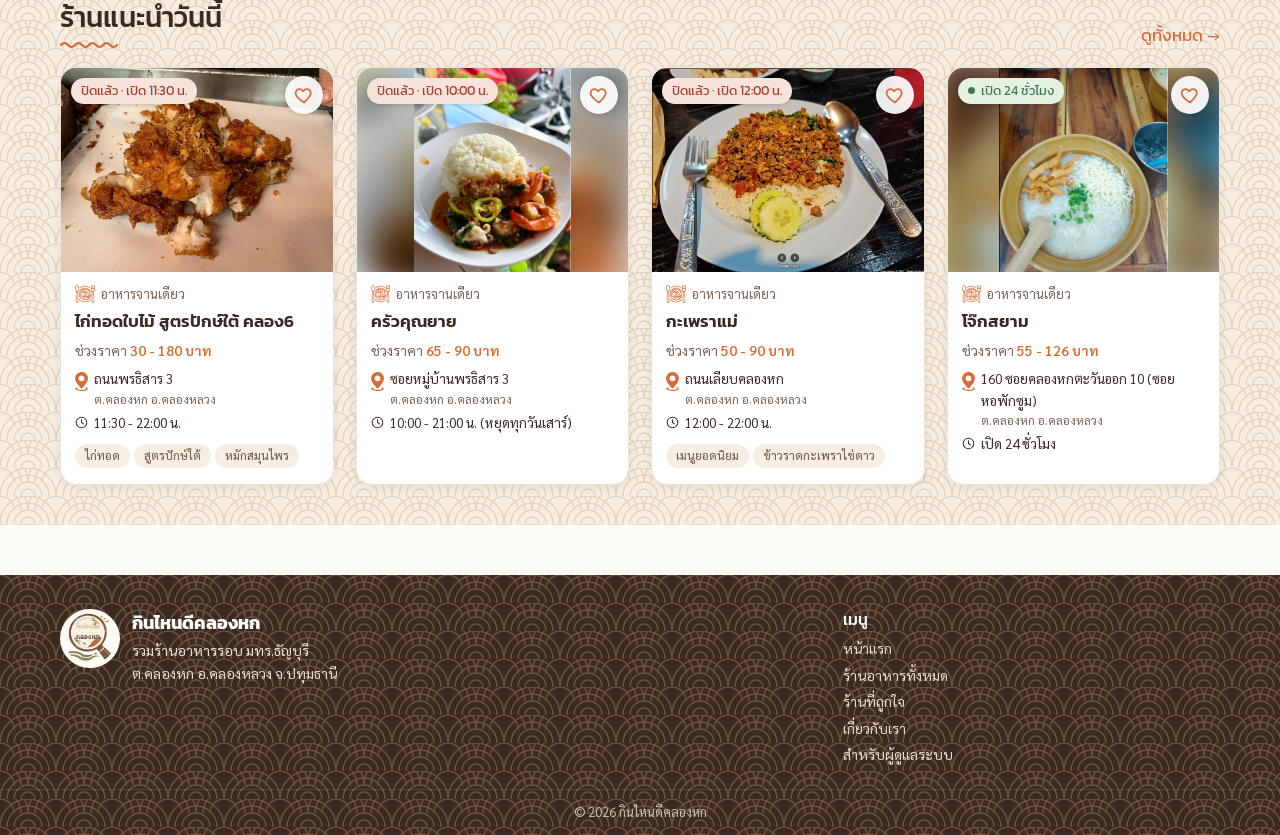
==== commit 95f40134: "v2.0" ====
--- a/index.html
+++ b/index.html
@@ -22,8 +22,8 @@
   <link rel="apple-touch-icon" href="images/favicon/apple-touch-icon.png?v=2">
   <link rel="preconnect" href="https://fonts.googleapis.com">
   <link href="https://fonts.googleapis.com/css2?family=Kanit:wght@400;500;600&family=Sarabun:wght@400;500;600&display=swap" rel="stylesheet">
-  <link rel="stylesheet" href="css/common.css?v=20261016">
-  <link rel="stylesheet" href="css/home.css?v=20261016">
+  <link rel="stylesheet" href="css/common.css?v=20261017b">
+  <link rel="stylesheet" href="css/home.css?v=20261017b">
 </head>
 <body data-root="" data-page="home">
 
@@ -110,10 +110,10 @@
 
   <footer id="site-footer"></footer>
 
-  <script src="js/config.js?v=20261016"></script>
-  <script src="js/seed-data.js?v=20261016"></script>
-  <script src="js/api.js?v=20261016"></script>
-  <script src="js/ui.js?v=20261016"></script>
-  <script src="js/home.js?v=20261016"></script>
+  <script src="js/config.js?v=20261017b"></script>
+  <script src="js/seed-data.js?v=20261017b"></script>
+  <script src="js/api.js?v=20261017b"></script>
+  <script src="js/ui.js?v=20261017b"></script>
+  <script src="js/home.js?v=20261017b"></script>
 </body>
 </html>
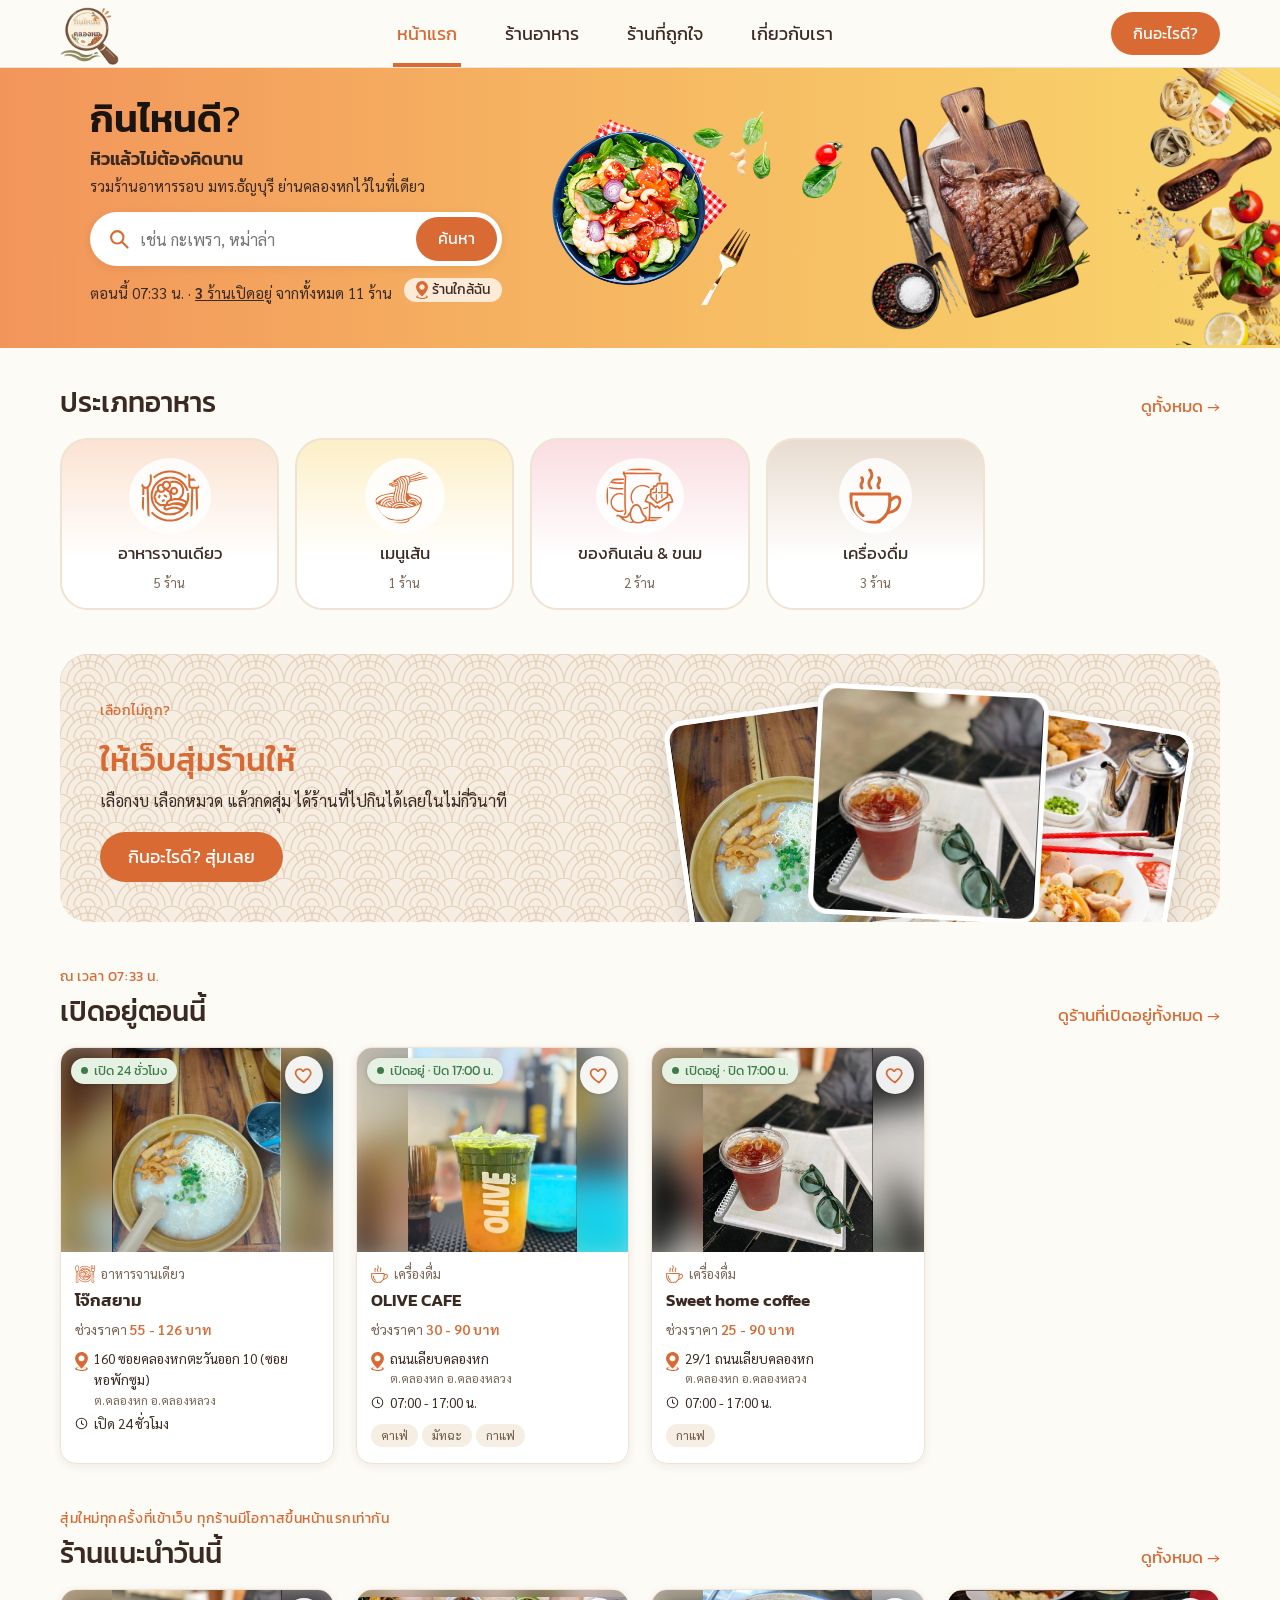
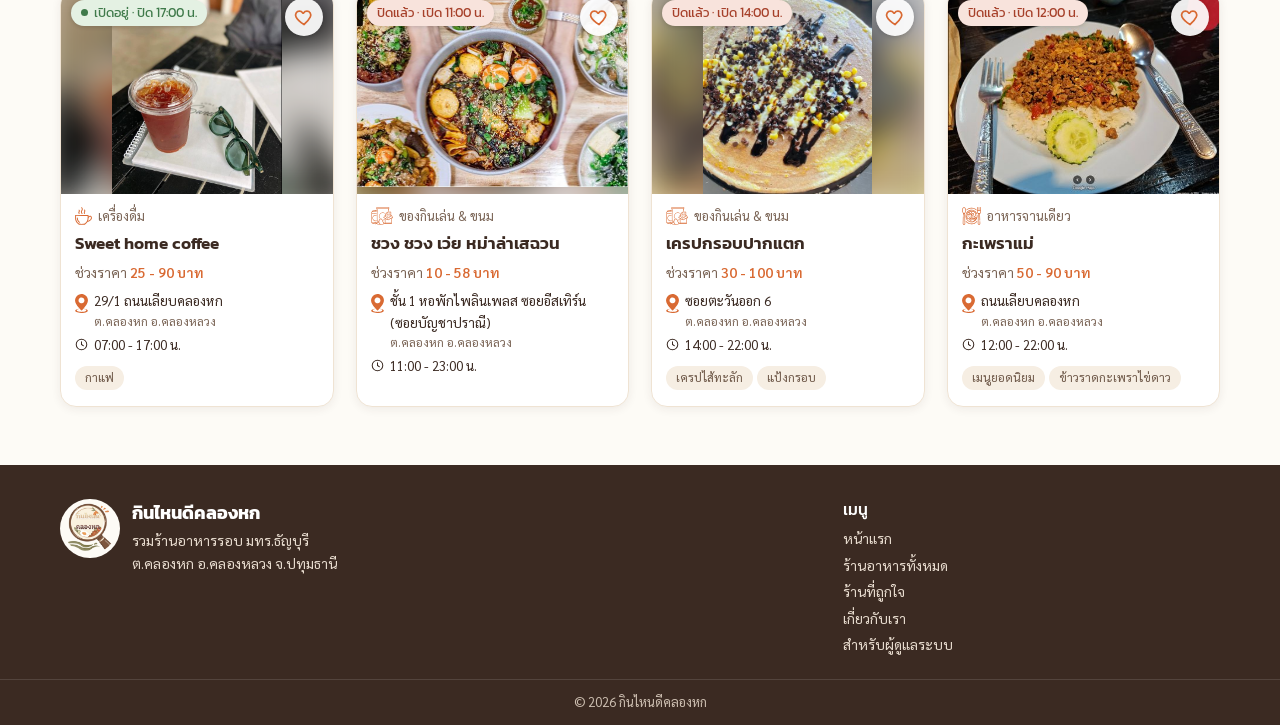
==== commit b02a49db: "v2.0.1" ====
--- a/index.html
+++ b/index.html
@@ -22,8 +22,8 @@
   <link rel="apple-touch-icon" href="images/favicon/apple-touch-icon.png?v=2">
   <link rel="preconnect" href="https://fonts.googleapis.com">
   <link href="https://fonts.googleapis.com/css2?family=Kanit:wght@400;500;600&family=Sarabun:wght@400;500;600&display=swap" rel="stylesheet">
-  <link rel="stylesheet" href="css/common.css?v=20261017b">
-  <link rel="stylesheet" href="css/home.css?v=20261017b">
+  <link rel="stylesheet" href="css/common.css?v=20261018">
+  <link rel="stylesheet" href="css/home.css?v=20261018">
 </head>
 <body data-root="" data-page="home">
 
@@ -31,7 +31,6 @@
 
   <main class="container">
 
-    <!-- ===== Hero + ค้นหา ===== -->
     <section class="hero hero-home">
       <div class="hero-text">
         <h1>กินไหนดี<span class="light">?</span></h1>
@@ -51,7 +50,6 @@
       </div>
     </section>
 
-    <!-- ===== ประเภทอาหาร ===== -->
     <section class="section">
       <div class="section-head">
         <h2>ประเภทอาหาร</h2>
@@ -60,7 +58,6 @@
       <div class="category-list" id="home-categories"></div>
     </section>
 
-    <!-- ===== กินอะไรดี? ===== -->
     <section class="section">
       <div class="pick-band">
         <div class="pick-band-text">
@@ -73,7 +70,6 @@
       </div>
     </section>
 
-    <!-- ===== เปิดอยู่ตอนนี้ ===== -->
     <section class="section" id="open-section" hidden>
       <div class="section-head">
         <div>
@@ -85,8 +81,7 @@
       <div class="restaurant-list" id="home-open"></div>
     </section>
 
-    <!-- ===== ร้านแนะนำ (สุ่มใหม่ทุกครั้งที่เข้าเว็บ) ===== -->
-    <section class="section band">
+    <section class="section">
       <div class="section-head">
         <div>
           <p class="eyebrow">สุ่มใหม่ทุกครั้งที่เข้าเว็บ ทุกร้านมีโอกาสขึ้นหน้าแรกเท่ากัน</p>
@@ -97,7 +92,6 @@
       <div class="restaurant-list" id="home-restaurants"></div>
     </section>
 
-    <!-- ===== ร้านที่ถูกใจ ===== -->
     <section class="section" id="fav-section" hidden>
       <div class="section-head">
         <h2>ร้านที่คุณถูกใจ</h2>
@@ -110,10 +104,10 @@
 
   <footer id="site-footer"></footer>
 
-  <script src="js/config.js?v=20261017b"></script>
-  <script src="js/seed-data.js?v=20261017b"></script>
-  <script src="js/api.js?v=20261017b"></script>
-  <script src="js/ui.js?v=20261017b"></script>
-  <script src="js/home.js?v=20261017b"></script>
+  <script src="js/config.js?v=20261018"></script>
+  <script src="js/seed-data.js?v=20261018"></script>
+  <script src="js/api.js?v=20261018"></script>
+  <script src="js/ui.js?v=20261018"></script>
+  <script src="js/home.js?v=20261018"></script>
 </body>
 </html>
--- a/css/common.css
+++ b/css/common.css
@@ -1,35 +1,20 @@
-/* ===================================================
-   common.css : ใช้ทุกหน้า
-   สี / ฟอนต์ / ปุ่ม / เมนูด้านบน / การ์ดร้าน / ป้ายเปิด-ปิด
-   หน้าต่าง (modal) / ดูรูปเต็มจอ / สุ่มร้าน / ท้ายเว็บ
-   =================================================== */
-
-/* ===== สีทั้งเว็บ (แก้ที่นี่ที่เดียว) ===== */
 :root {
-  --orange: #D96A33;        /* ปุ่ม ลิงก์ เมนูที่เลือก */
-  --orange-dark: #B9541F;
+  --orange: #D96A33;          --orange-dark: #B9541F;
   --yellow: #F9D66C;
-  --cream: #F6EEE3;         /* พื้นการ์ด / hero */
-  --bg: #FDFBF6;            /* พื้นทั้งหน้า */
-  --border: #EFE3D3;
+  --cream: #F6EEE3;           --bg: #FDFBF6;              --border: #EFE3D3;
   --text: #3B2A22;
   --muted: #7A6455;
   --tag: #A88B78;
-  --green: #3F7A4A;         /* เปิดอยู่ */
-  --green-bg: #E4F1E3;
-  --red: #A6402A;           /* ปิดแล้ว */
-  --red-bg: #F8E3DC;
+  --green: #3F7A4A;           --green-bg: #E4F1E3;
+  --red: #A6402A;             --red-bg: #F8E3DC;
   --shadow: 0 2px 10px rgba(59, 42, 34, 0.08);
   --shadow-lg: 0 10px 28px rgba(59, 42, 34, 0.16);
   --radius: 16px;
-  /* ลายคลื่น (ลายเดียวกับในสไลด์) ใช้เป็นพื้นหลังจางๆ */
-  --wave: url("data:image/svg+xml,%3Csvg xmlns='http://www.w3.org/2000/svg' width='56' height='28' viewBox='0 0 56 28'%3E%3Cg fill='none' stroke='%23E6D3BD' stroke-width='1.4'%3E%3Cpath d='M0 28a28 28 0 0 1 56 0M7 28a21 21 0 0 1 42 0M14 28a14 14 0 0 1 28 0M21 28a7 7 0 0 1 14 0'/%3E%3Cpath d='M-28 14a28 28 0 0 1 56 0M-21 14a21 21 0 0 1 42 0M-14 14a14 14 0 0 1 28 0M28 14a28 28 0 0 1 56 0M35 14a21 21 0 0 1 42 0M42 14a14 14 0 0 1 28 0'/%3E%3C/g%3E%3C/svg%3E");
-}
-
-/* ===== ทั้งหน้า ===== */
+    --wave: url("data:image/svg+xml,%3Csvg xmlns='http://www.w3.org/2000/svg' width='56' height='28' viewBox='0 0 56 28'%3E%3Cg fill='none' stroke='%23E6D3BD' stroke-width='1.4'%3E%3Cpath d='M0 28a28 28 0 0 1 56 0M7 28a21 21 0 0 1 42 0M14 28a14 14 0 0 1 28 0M21 28a7 7 0 0 1 14 0'/%3E%3Cpath d='M-28 14a28 28 0 0 1 56 0M-21 14a21 21 0 0 1 42 0M-14 14a14 14 0 0 1 28 0M28 14a28 28 0 0 1 56 0M35 14a21 21 0 0 1 42 0M42 14a14 14 0 0 1 28 0'/%3E%3C/g%3E%3C/svg%3E");
+}
+
 * { box-sizing: border-box; }
 
-/* ซ่อนจริงเสมอ แม้ class อื่นจะตั้ง display ไว้ (เช่น .btn) */
 [hidden] { display: none !important; }
 
 html { scroll-behavior: smooth; }
@@ -111,7 +96,6 @@
   color: var(--red);
 }
 
-/* ===== ปุ่ม ===== */
 .btn {
   display: inline-flex;
   align-items: center;
@@ -149,7 +133,6 @@
   text-align: left;
 }
 
-/* ===== เมนูด้านบน ===== */
 #site-header {
   position: sticky;
   top: 0;
@@ -196,7 +179,6 @@
 
 .btn-pick { margin-bottom: 6px; }
 
-/* ===== Hero (ส่วนหัวของแต่ละหน้า) ===== */
 .hero {
   position: relative;
   display: flex;
@@ -208,16 +190,6 @@
   margin-right: calc(50% - 50vw);
 }
 
-/* ลายคลื่นจางๆ ทับพื้น hero */
-.hero::before {
-  content: "";
-  position: absolute;
-  inset: 0;
-  background-image: var(--wave);
-  opacity: 0.35;
-  pointer-events: none;
-}
-
 .hero-text {
   position: relative;
   z-index: 2;
@@ -244,7 +216,6 @@
   margin: 4px 0 14px;
 }
 
-/* ===== ช่องค้นหา ===== */
 .search-bar {
   display: flex;
   align-items: center;
@@ -271,7 +242,6 @@
 
 .search-bar button { flex: none; }
 
-/* ===== การ์ดร้าน ===== */
 .restaurant-list {
   display: grid;
   grid-template-columns: repeat(4, 1fr);
@@ -295,7 +265,6 @@
   box-shadow: var(--shadow-lg);
 }
 
-/* ลิงก์คลุมทั้งการ์ด (ปุ่มถูกใจอยู่ด้านบนลิงก์) */
 .r-card-link {
   position: absolute;
   inset: 0;
@@ -385,7 +354,6 @@
   border-radius: 20px;
 }
 
-/* ป้ายเปิด-ปิดบนรูป */
 .badge,
 .badge-inline {
   display: inline-block;
@@ -423,7 +391,6 @@
   50% { opacity: 0.3; }
 }
 
-/* ปุ่มถูกใจ */
 .fav-btn {
   position: absolute;
   right: 10px;
@@ -461,7 +428,6 @@
   border-radius: var(--radius);
 }
 
-/* การ์ดค่อยๆ ลอยขึ้นตอนแสดงผล (เล่นจบเองใน 0.4 วินาที) */
 .r-card { animation: rise 0.4s ease-out both; }
 .r-card:nth-child(2) { animation-delay: 0.05s; }
 .r-card:nth-child(3) { animation-delay: 0.1s; }
@@ -471,7 +437,6 @@
   from { opacity: 0; transform: translateY(14px); }
 }
 
-/* ===== ช่องกรอกข้อมูล ===== */
 .field {
   display: grid;
   gap: 4px;
@@ -509,7 +474,6 @@
 
 .form-msg { color: var(--red); min-height: 1em; margin: 0; }
 
-/* ===== หน้าต่าง (modal) ===== */
 .modal-backdrop {
   position: fixed;
   inset: 0;
@@ -554,7 +518,6 @@
 
 .suggest-form { display: grid; gap: 14px; }
 
-/* ===== สุ่มร้าน "กินอะไรดี?" ===== */
 .modal-picker { max-width: 520px; background-image: var(--wave); background-color: var(--bg); }
 
 .picker h2 { font-size: 34px; color: var(--orange); }
@@ -609,7 +572,6 @@
 
 .picker-actions { margin-top: 16px; text-align: center; }
 
-/* ===== ดูรูปเต็มจอ ===== */
 #lightbox {
   position: fixed;
   inset: 0;
@@ -634,8 +596,7 @@
 }
 
 #lightbox img {
-  height: calc(100vh - 140px);   /* ขยายรูปให้เต็มความสูงจอ แม้รูปต้นฉบับจะเล็ก */
-  width: auto;
+  height: calc(100vh - 140px);     width: auto;
   max-width: 100%;
   object-fit: contain;
   border-radius: 8px;
@@ -675,7 +636,6 @@
 .lb-next { right: 12px; }
 .lb-close:hover, .lb-nav:hover { background: rgba(255, 255, 255, 0.28); }
 
-/* ===== แจ้งเตือนสั้นๆ ===== */
 #toast {
   position: fixed;
   left: 50%;
@@ -694,12 +654,9 @@
 
 #toast.show { opacity: 1; transform: translate(-50%, 0); }
 
-/* ===== ท้ายเว็บ ===== */
 #site-footer {
   margin-top: 50px;
   background-color: #3B2A22;
-  background-image: var(--wave);
-  background-blend-mode: soft-light;
   color: #E9DDD0;
 }
 
@@ -751,10 +708,6 @@
   color: #CDBFB1;
 }
 
-/* ===================================================
-   Responsive
-   แท็บเล็ต ≤ 1000px / มือถือ ≤ 640px / มือถือเล็ก ≤ 380px
-   =================================================== */
 @media (max-width: 1000px) {
   .menu { gap: 22px; }
   .restaurant-list { grid-template-columns: repeat(3, 1fr); }
@@ -821,43 +774,6 @@
   html { scroll-behavior: auto; }
 }
 
-/* ===================================================
-   เพิ่ม 13 ต.ค. : ลวดลาย / รูปการ์ด / ร้านใกล้ฉัน / นับเวลาปิด
-   =================================================== */
-
-/* เส้นหยักใต้หัวข้อ */
-.section h2::after,
-.panel h2::after {
-  content: "";
-  display: block;
-  width: 58px;
-  height: 8px;
-  margin-top: 6px;
-  background: url("data:image/svg+xml,%3Csvg xmlns='http://www.w3.org/2000/svg' width='58' height='8' viewBox='0 0 58 8'%3E%3Cpath d='M1 4q3.5-4 7 0t7 0 7 0 7 0 7 0 7 0 7 0 7 0' fill='none' stroke='%23D96A33' stroke-width='2.2' stroke-linecap='round'/%3E%3C/svg%3E") no-repeat;
-}
-.center h2::after { margin-left: auto; margin-right: auto; }
-.pick-band h2::after { display: none; }
-
-/* แถบพื้นครีมลายคลื่น เต็มความกว้างจอ */
-.band {
-  position: relative;
-  isolation: isolate;
-  margin-top: 36px;
-  padding-bottom: 40px;
-}
-.band::before {
-  content: "";
-  position: absolute;
-  top: 0;
-  bottom: 0;
-  left: calc(50% - 50vw);
-  width: 100vw;
-  z-index: -1;
-  background-color: var(--cream);
-  background-image: var(--wave);
-}
-
-/* รูปบนการ์ด: เห็นทั้งรูป ไม่ตัดขอบ + พื้นหลังเป็นรูปเดียวกันแบบเบลอ */
 .r-card-blur {
   position: absolute;
   inset: -16px;
@@ -871,14 +787,12 @@
   object-position: center;
 }
 
-/* ที่อยู่บนการ์ด: บรรทัดสองเป็นตำบล อำเภอ */
 .r-card-area {
   display: block;
   font-size: 12px;
   color: var(--muted);
 }
 
-/* ระยะทางจากผู้ใช้ */
 .dist-chip {
   position: absolute;
   left: 10px;
@@ -894,7 +808,6 @@
 }
 .badge-dist { background: #E6EEF8; color: #2E5A88; }
 
-/* ใกล้ปิด (เหลือไม่เกิน 1 ชม.) */
 .badge-soon { background: #FFF0D2; color: #94560A; }
 .badge-soon::before {
   content: "";
@@ -908,7 +821,6 @@
   animation: pulse 1s infinite;
 }
 
-/* ปุ่ม "ร้านใกล้ฉัน" ในหน้าแรก */
 .near-link {
   display: inline-flex;
   align-items: center;
@@ -925,7 +837,6 @@
 .near-link img { width: 12px; }
 .near-link:hover { background: white; }
 
-/* ที่อยู่หน้ารายละเอียดร้าน (แยกบรรทัด) */
 .addr-main,
 .addr-landmark,
 .addr-area { display: block; }
@@ -936,5 +847,4 @@
   .near-link { margin: 4px 0 0; }
 }
 @media (max-width: 360px) {
-  #home-q, #search-input { font-size: 14px; }   /* จอเล็กมาก ให้ข้อความตัวอย่างไม่ขาด */
-}
+  #home-q, #search-input { font-size: 14px; }   }
--- a/css/home.css
+++ b/css/home.css
@@ -1,12 +1,6 @@
-/* ===================================================
-   home.css : หน้าแรก (index.html)
-   =================================================== */
-
-/* hero ไล่สีส้ม → เหลือง */
 .hero-home {
   background: linear-gradient(90deg, #F2955B 0%, #F6B862 50%, #F9D66C 100%);
-  height: clamp(280px, 20vw, 360px);   /* สูงกว่าหน้าอื่นนิดหน่อย เพราะมีช่องค้นหา */
-}
+  height: clamp(280px, 20vw, 360px);   }
 
 .hero-home .hero-text { flex: none; }
 
@@ -17,7 +11,6 @@
 
 .hero-status a { text-decoration: underline; }
 
-/* รูปตกแต่ง: ขนาดตามความสูงของ hero */
 .hero-images {
   flex: 1;
   min-width: 0;
@@ -34,7 +27,6 @@
 .img-steak { height: 88%; }
 .img-pasta { height: 100%; align-self: flex-start; max-width: none; object-position: right top; }
 
-/* ===== ประเภทอาหาร ===== */
 .category-list {
   display: grid;
   grid-template-columns: repeat(5, 1fr);
@@ -67,7 +59,6 @@
 
 .category-card:hover img { transform: rotate(-6deg) scale(1.08); }
 
-/* ===== แถบ "กินอะไรดี?" ===== */
 .pick-band {
   position: relative;
   display: grid;
@@ -103,10 +94,6 @@
 .pick-band-photos img:nth-child(2) { left: 27%; top: 0; transform: rotate(3deg); z-index: 1; }
 .pick-band-photos img:nth-child(3) { right: 0; top: 26px; transform: rotate(9deg); }
 
-
-/* ===================================================
-   Responsive
-   =================================================== */
 @media (max-width: 1000px) {
   .category-card { font-size: 15px; }
   .category-card img { height: 46px; }
@@ -146,7 +133,6 @@
 
 }
 
-/* การ์ดประเภทอาหาร: สีพื้นตามหมวด */
 .category-card { --tint: var(--cream); background: linear-gradient(180deg, var(--tint) 0%, white 70%); }
 .category-card[data-cat="rice"]    { --tint: #FBE3D2; }
 .category-card[data-cat="noodle"]  { --tint: #FCEFC7; }
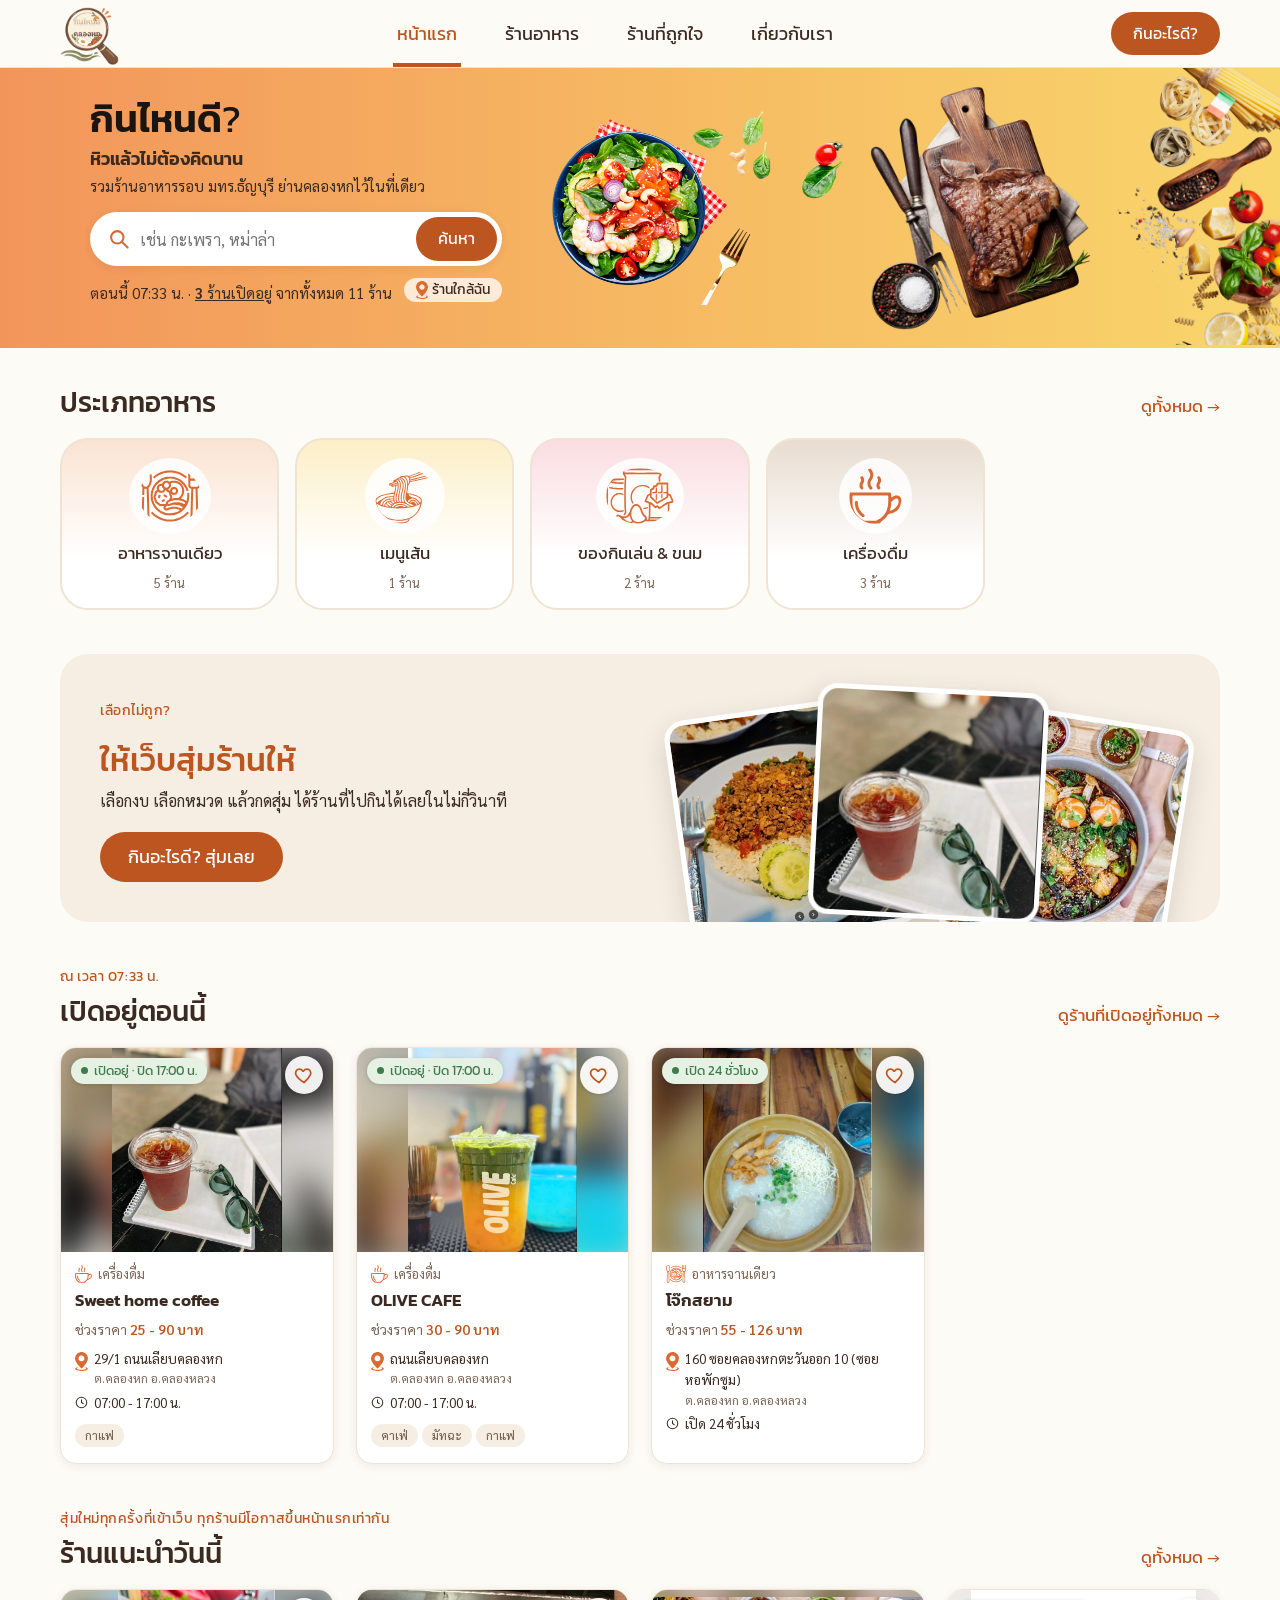
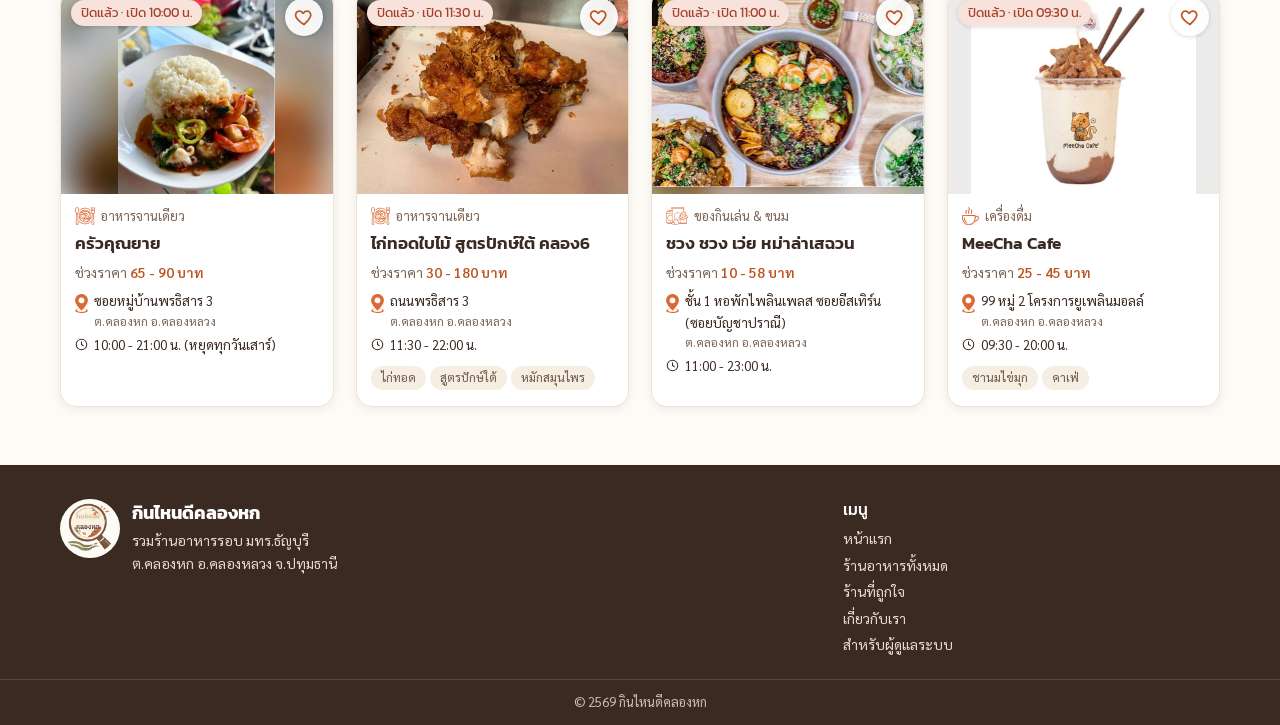
==== commit fe4b8320: "v2.1.3" ====
--- a/index.html
+++ b/index.html
@@ -22,8 +22,8 @@
   <link rel="apple-touch-icon" href="images/favicon/apple-touch-icon.png?v=2">
   <link rel="preconnect" href="https://fonts.googleapis.com">
   <link href="https://fonts.googleapis.com/css2?family=Kanit:wght@400;500;600&family=Sarabun:wght@400;500;600&display=swap" rel="stylesheet">
-  <link rel="stylesheet" href="css/common.css?v=20261018">
-  <link rel="stylesheet" href="css/home.css?v=20261018">
+  <link rel="stylesheet" href="css/common.css?v=20261018b">
+  <link rel="stylesheet" href="css/home.css?v=20261018b">
 </head>
 <body data-root="" data-page="home">
 
@@ -104,10 +104,10 @@
 
   <footer id="site-footer"></footer>
 
-  <script src="js/config.js?v=20261018"></script>
-  <script src="js/seed-data.js?v=20261018"></script>
-  <script src="js/api.js?v=20261018"></script>
-  <script src="js/ui.js?v=20261018"></script>
-  <script src="js/home.js?v=20261018"></script>
+  <script src="js/config.js?v=20261018b"></script>
+  <script src="js/seed-data.js?v=20261018b"></script>
+  <script src="js/api.js?v=20261018b"></script>
+  <script src="js/ui.js?v=20261018b"></script>
+  <script src="js/home.js?v=20261018b"></script>
 </body>
 </html>
--- a/css/common.css
+++ b/css/common.css
@@ -1,5 +1,5 @@
 :root {
-  --orange: #D96A33;          --orange-dark: #B9541F;
+  --orange: #BC5520;          --orange-dark: #9E4518;
   --yellow: #F9D66C;
   --cream: #F6EEE3;           --bg: #FDFBF6;              --border: #EFE3D3;
   --text: #3B2A22;
@@ -518,7 +518,7 @@
 
 .suggest-form { display: grid; gap: 14px; }
 
-.modal-picker { max-width: 520px; background-image: var(--wave); background-color: var(--bg); }
+.modal-picker { max-width: 520px; background-color: var(--bg); }
 
 .picker h2 { font-size: 34px; color: var(--orange); }
 
@@ -848,3 +848,5 @@
 }
 @media (max-width: 360px) {
   #home-q, #search-input { font-size: 14px; }   }
+
+.r-card-body .tags { margin-top: auto; padding-top: 8px; }
--- a/css/home.css
+++ b/css/home.css
@@ -68,7 +68,6 @@
   padding: 34px 40px;
   border-radius: 28px;
   background-color: var(--cream);
-  background-image: var(--wave);
   overflow: hidden;
 }
 
@@ -111,10 +110,8 @@
   }
 
   .category-list {
-    display: flex;
-    overflow-x: auto;
-    padding-bottom: 6px;
-    scroll-snap-type: x mandatory;
+    grid-template-columns: repeat(2, 1fr);
+    gap: 12px;
   }
 
   .category-card {
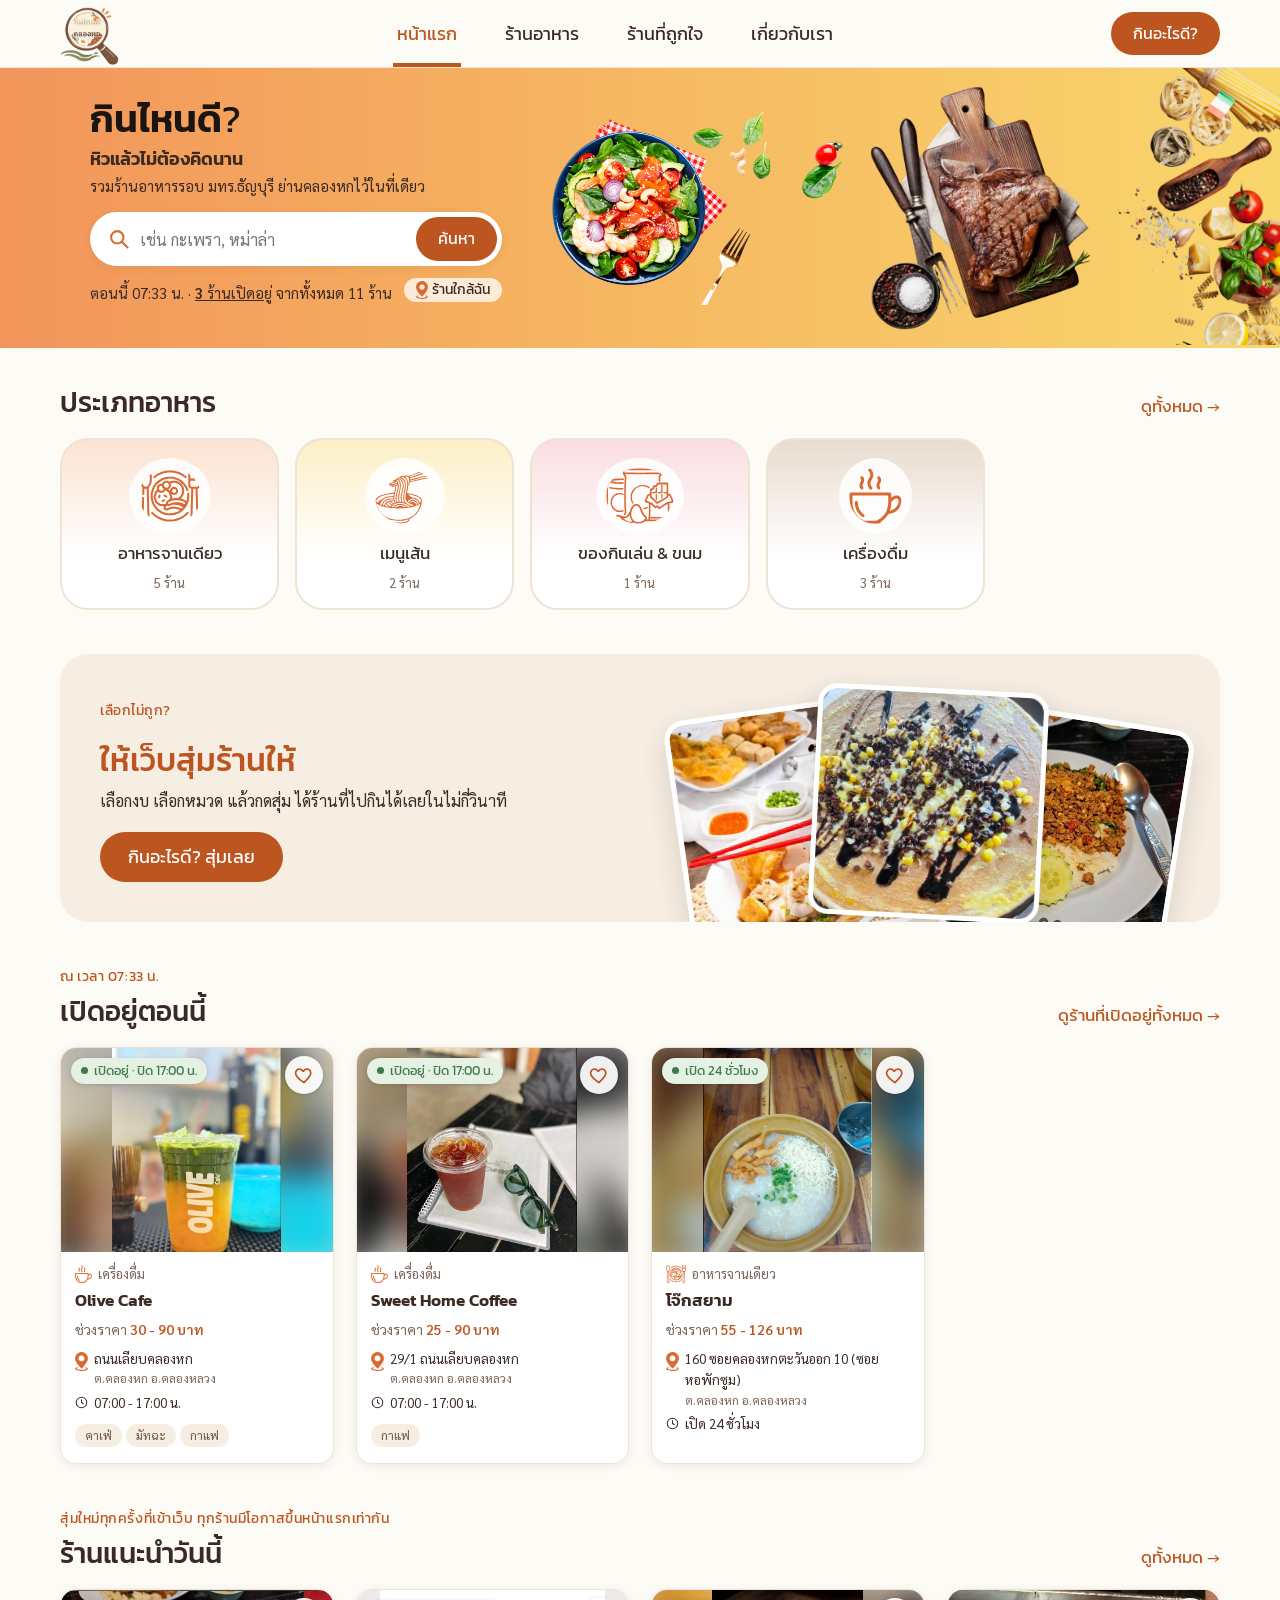
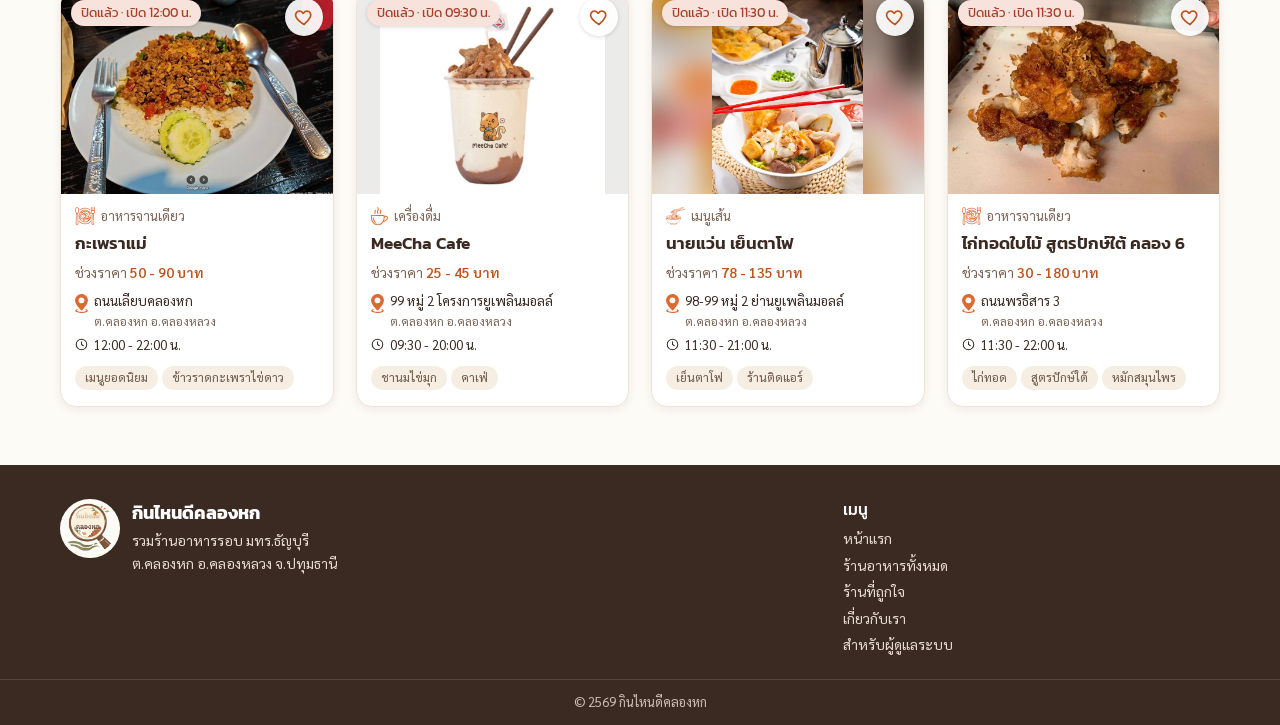
==== commit 1fb2ce5c: "v2.2.0c" ====
--- a/index.html
+++ b/index.html
@@ -22,8 +22,8 @@
   <link rel="apple-touch-icon" href="images/favicon/apple-touch-icon.png?v=2">
   <link rel="preconnect" href="https://fonts.googleapis.com">
   <link href="https://fonts.googleapis.com/css2?family=Kanit:wght@400;500;600&family=Sarabun:wght@400;500;600&display=swap" rel="stylesheet">
-  <link rel="stylesheet" href="css/common.css?v=20261018b">
-  <link rel="stylesheet" href="css/home.css?v=20261018b">
+  <link rel="stylesheet" href="css/common.css?v=20261018c">
+  <link rel="stylesheet" href="css/home.css?v=20261018c">
 </head>
 <body data-root="" data-page="home">
 
@@ -104,10 +104,10 @@
 
   <footer id="site-footer"></footer>
 
-  <script src="js/config.js?v=20261018b"></script>
-  <script src="js/seed-data.js?v=20261018b"></script>
-  <script src="js/api.js?v=20261018b"></script>
-  <script src="js/ui.js?v=20261018b"></script>
-  <script src="js/home.js?v=20261018b"></script>
+  <script src="js/config.js?v=20261018c"></script>
+  <script src="js/seed-data.js?v=20261018c"></script>
+  <script src="js/api.js?v=20261018c"></script>
+  <script src="js/ui.js?v=20261018c"></script>
+  <script src="js/home.js?v=20261018c"></script>
 </body>
 </html>
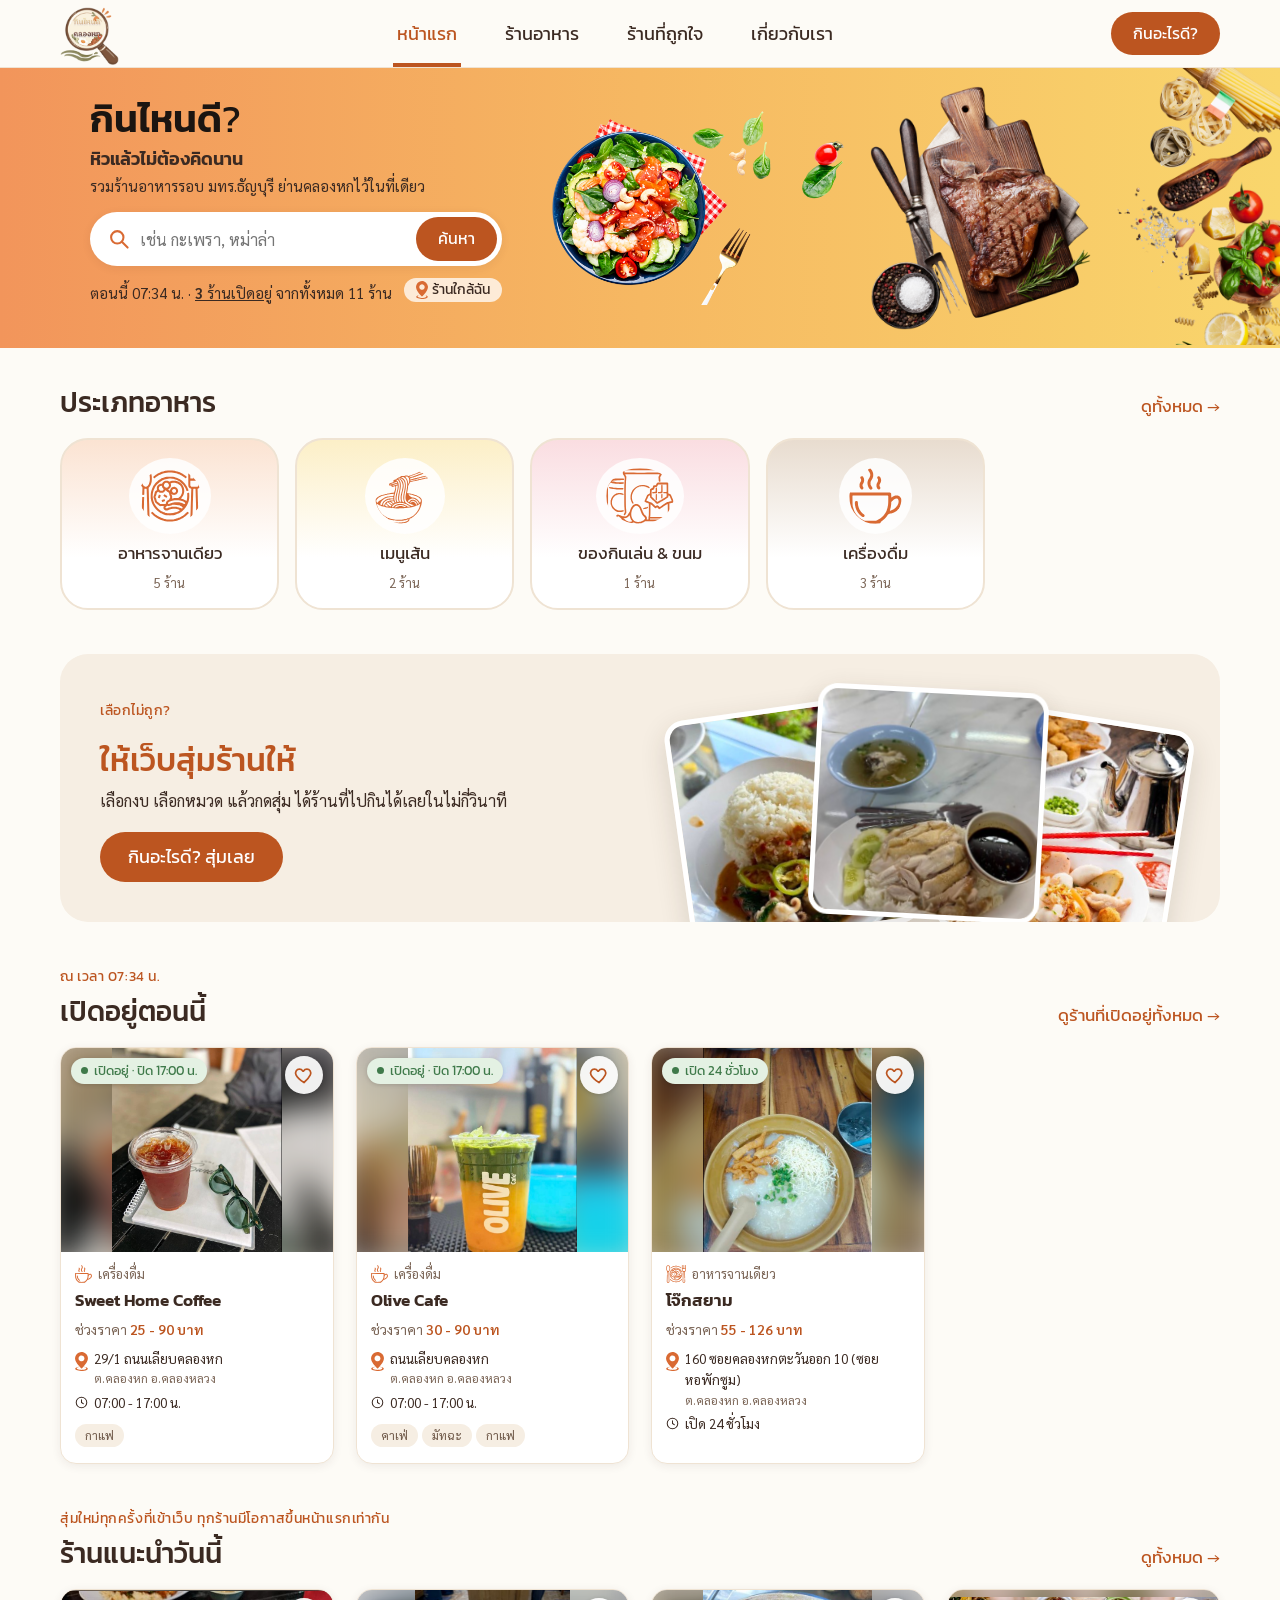
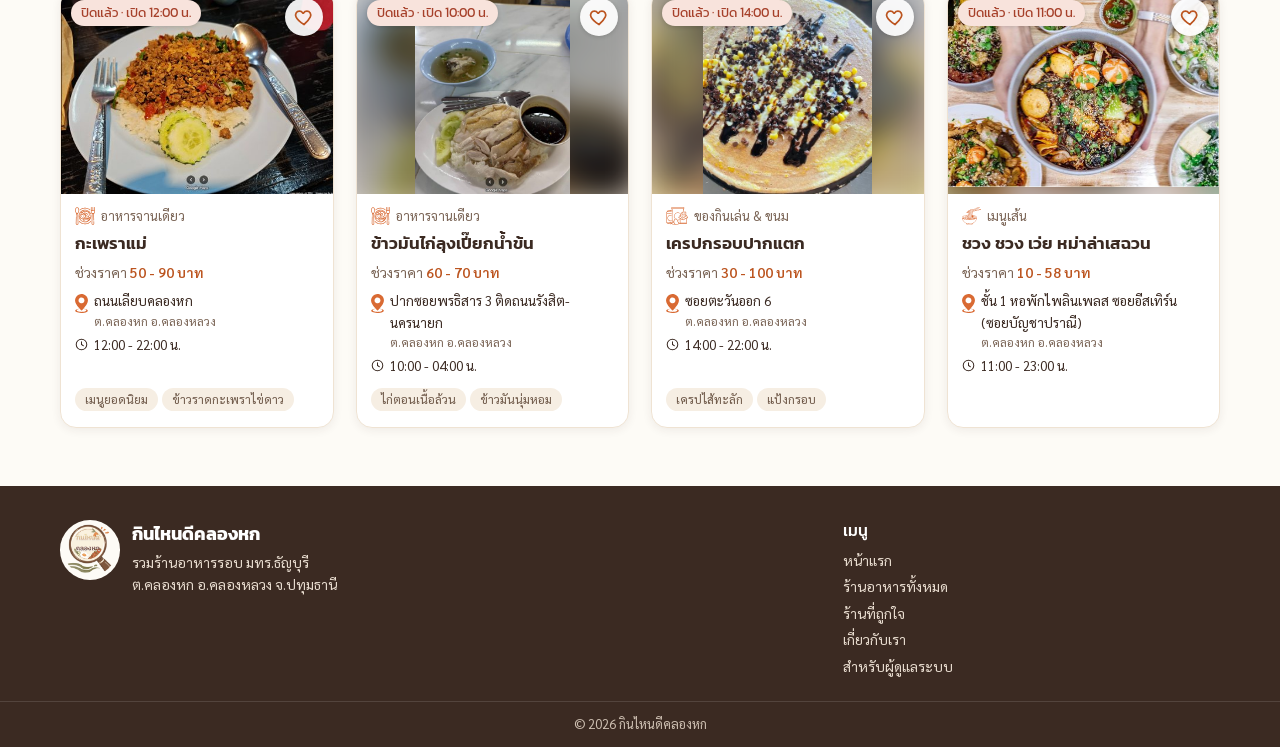
==== commit d7f86ca6: "v2.2.1" ====
--- a/index.html
+++ b/index.html
@@ -22,8 +22,8 @@
   <link rel="apple-touch-icon" href="images/favicon/apple-touch-icon.png?v=2">
   <link rel="preconnect" href="https://fonts.googleapis.com">
   <link href="https://fonts.googleapis.com/css2?family=Kanit:wght@400;500;600&family=Sarabun:wght@400;500;600&display=swap" rel="stylesheet">
-  <link rel="stylesheet" href="css/common.css?v=20261018c">
-  <link rel="stylesheet" href="css/home.css?v=20261018c">
+  <link rel="stylesheet" href="css/common.css?v=20261018d">
+  <link rel="stylesheet" href="css/home.css?v=20261018d">
 </head>
 <body data-root="" data-page="home">
 
@@ -104,10 +104,10 @@
 
   <footer id="site-footer"></footer>
 
-  <script src="js/config.js?v=20261018c"></script>
-  <script src="js/seed-data.js?v=20261018c"></script>
-  <script src="js/api.js?v=20261018c"></script>
-  <script src="js/ui.js?v=20261018c"></script>
-  <script src="js/home.js?v=20261018c"></script>
+  <script src="js/config.js?v=20261018d"></script>
+  <script src="js/seed-data.js?v=20261018d"></script>
+  <script src="js/api.js?v=20261018d"></script>
+  <script src="js/ui.js?v=20261018d"></script>
+  <script src="js/home.js?v=20261018d"></script>
 </body>
 </html>
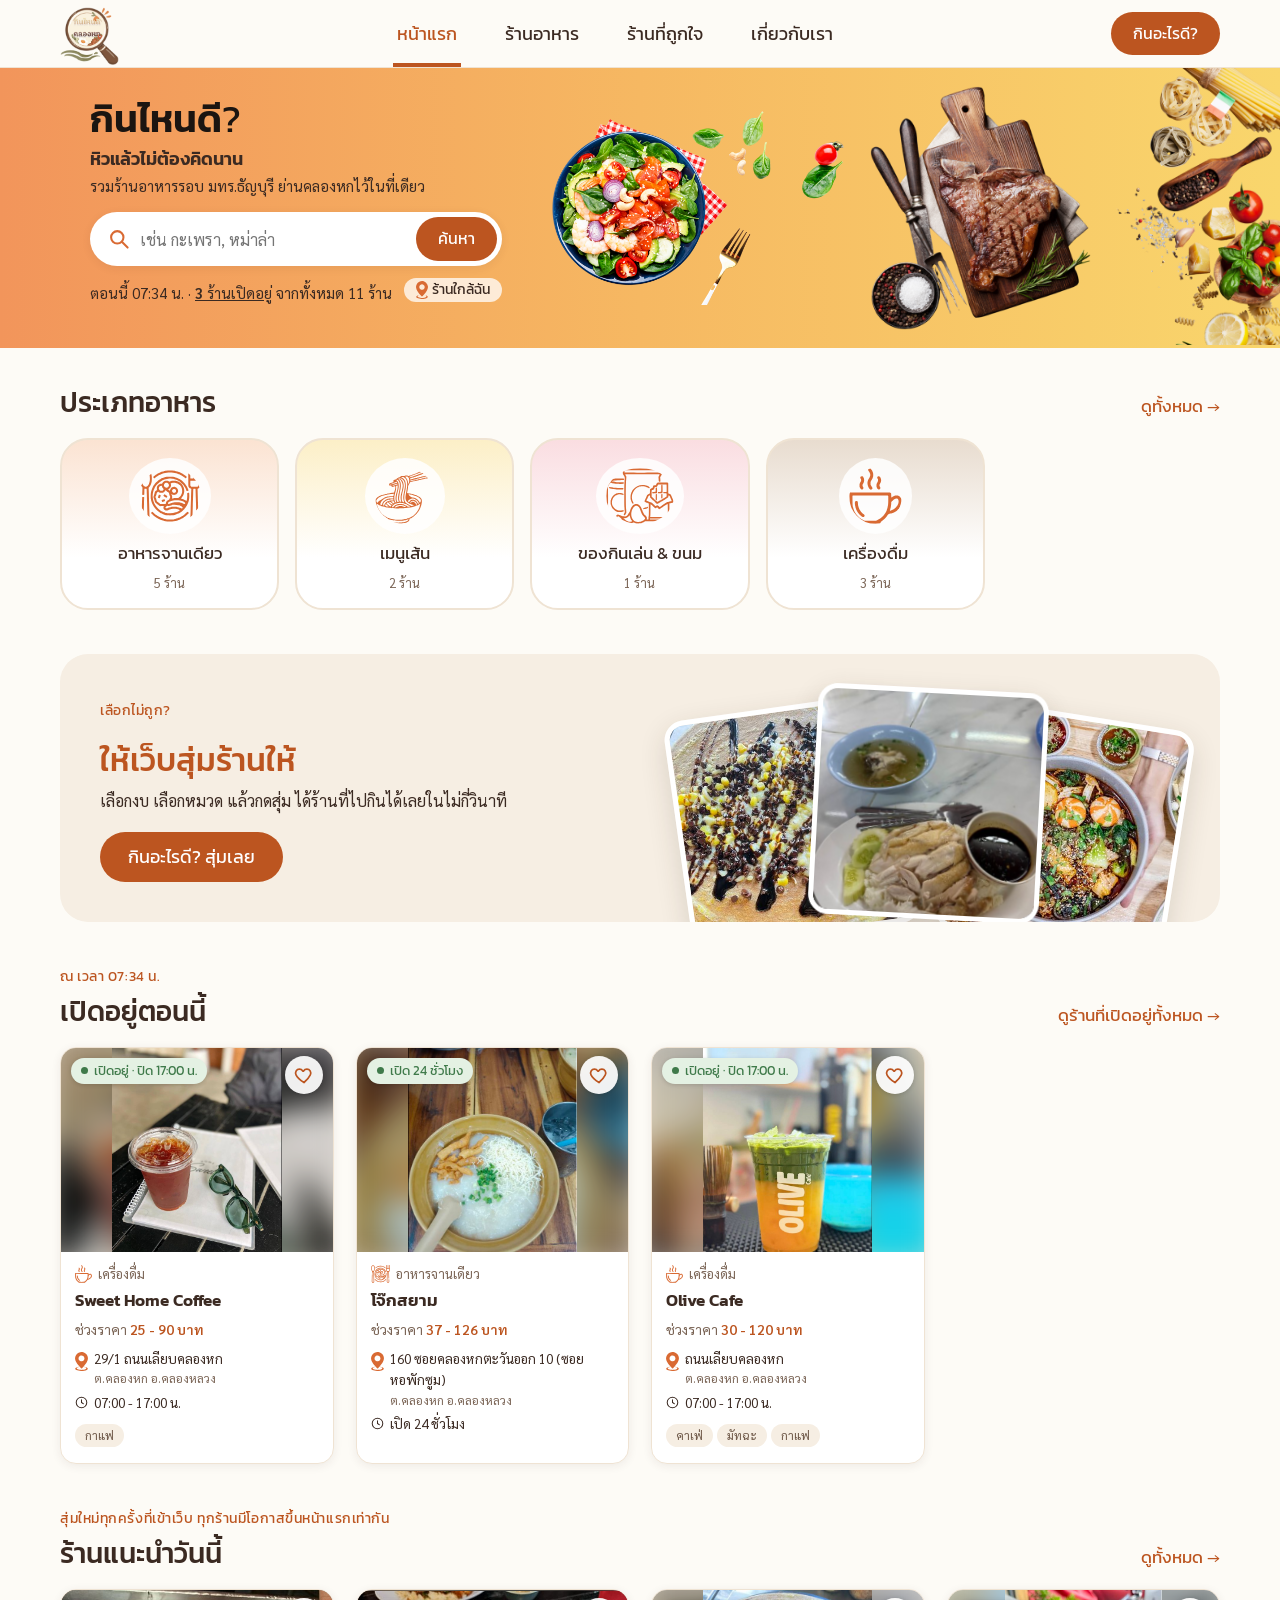
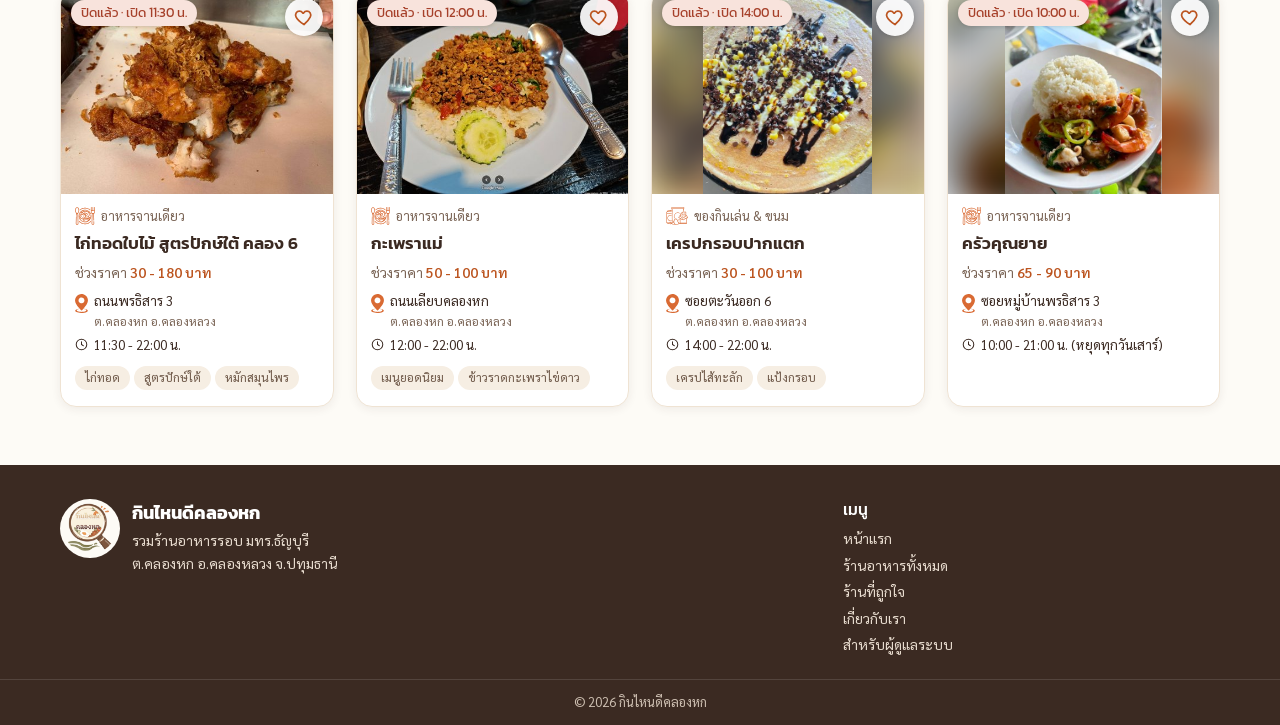
==== commit 7f4577e9: "v2.3.0e" ====
--- a/index.html
+++ b/index.html
@@ -22,8 +22,8 @@
   <link rel="apple-touch-icon" href="images/favicon/apple-touch-icon.png?v=2">
   <link rel="preconnect" href="https://fonts.googleapis.com">
   <link href="https://fonts.googleapis.com/css2?family=Kanit:wght@400;500;600&family=Sarabun:wght@400;500;600&display=swap" rel="stylesheet">
-  <link rel="stylesheet" href="css/common.css?v=20261018d">
-  <link rel="stylesheet" href="css/home.css?v=20261018d">
+  <link rel="stylesheet" href="css/common.css?v=20261018e">
+  <link rel="stylesheet" href="css/home.css?v=20261018e">
 </head>
 <body data-root="" data-page="home">
 
@@ -104,10 +104,10 @@
 
   <footer id="site-footer"></footer>
 
-  <script src="js/config.js?v=20261018d"></script>
-  <script src="js/seed-data.js?v=20261018d"></script>
-  <script src="js/api.js?v=20261018d"></script>
-  <script src="js/ui.js?v=20261018d"></script>
-  <script src="js/home.js?v=20261018d"></script>
+  <script src="js/config.js?v=20261018e"></script>
+  <script src="js/seed-data.js?v=20261018e"></script>
+  <script src="js/api.js?v=20261018e"></script>
+  <script src="js/ui.js?v=20261018e"></script>
+  <script src="js/home.js?v=20261018e"></script>
 </body>
 </html>
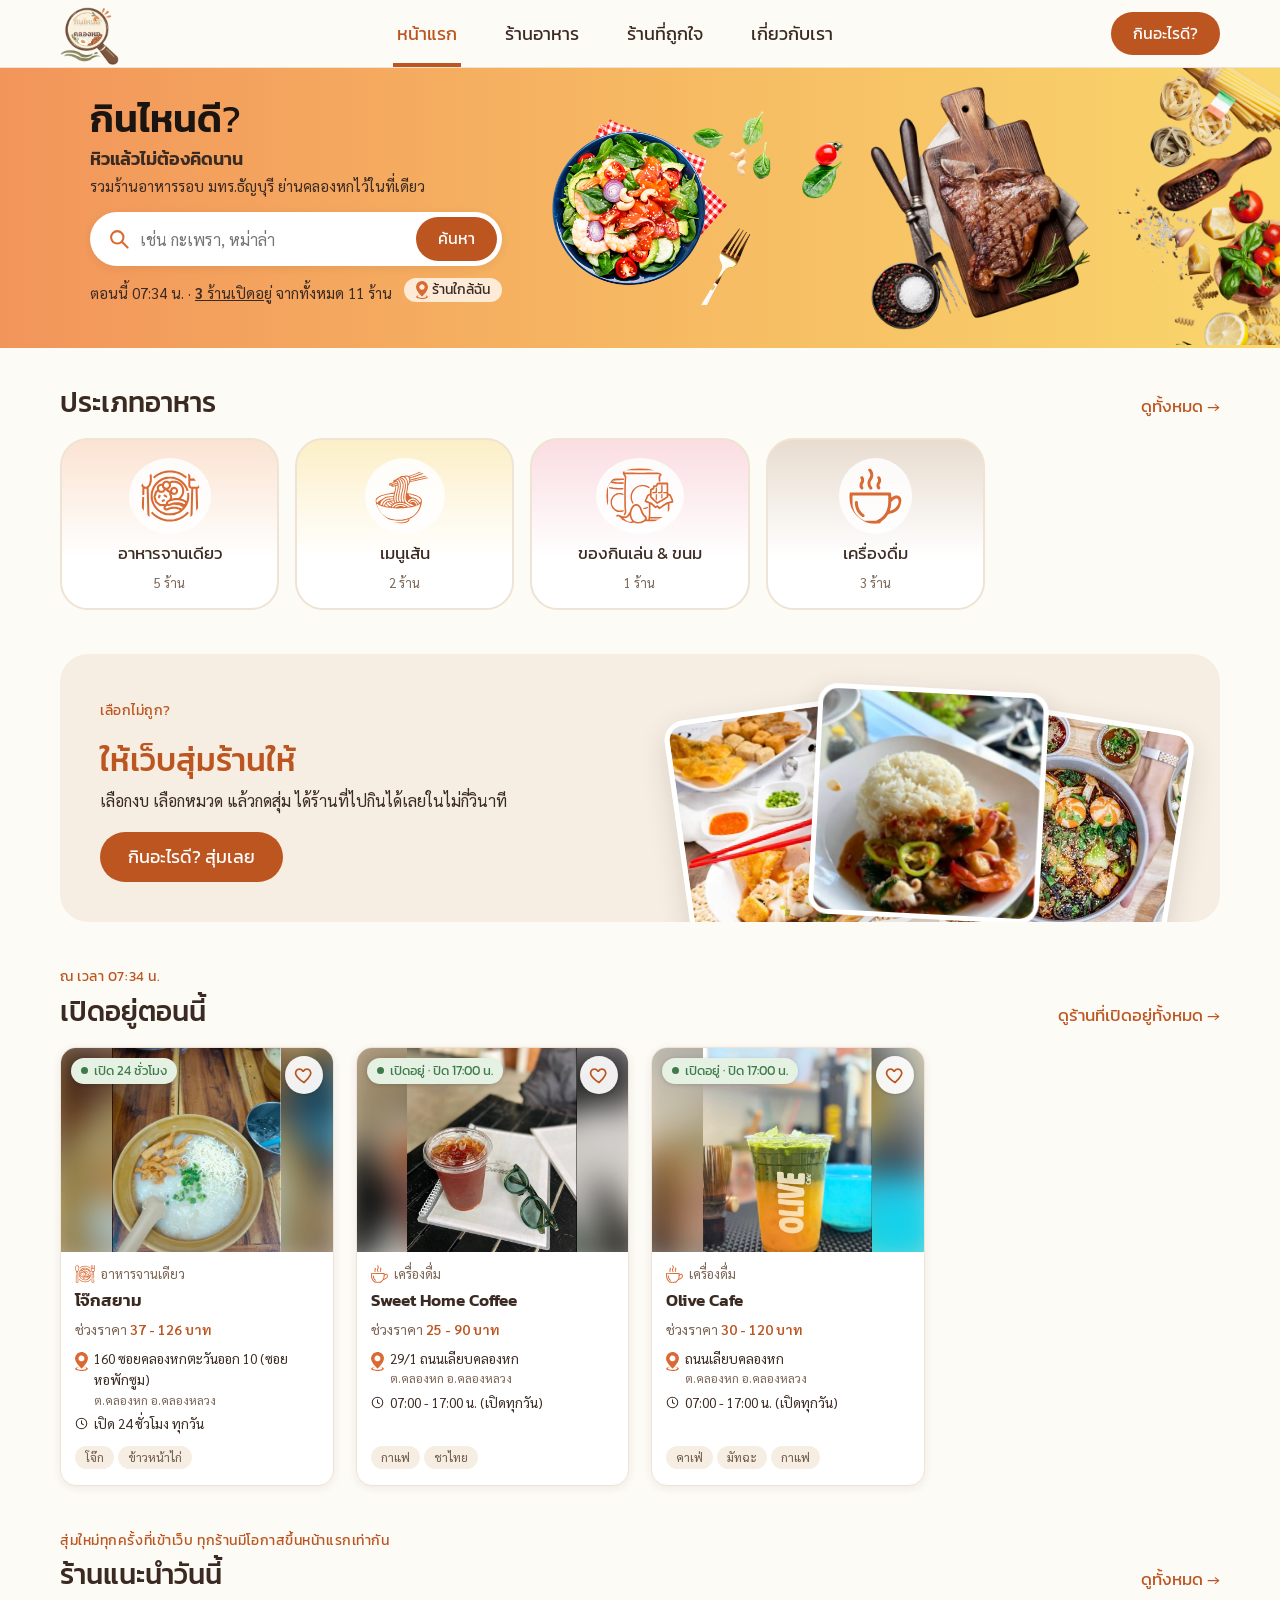
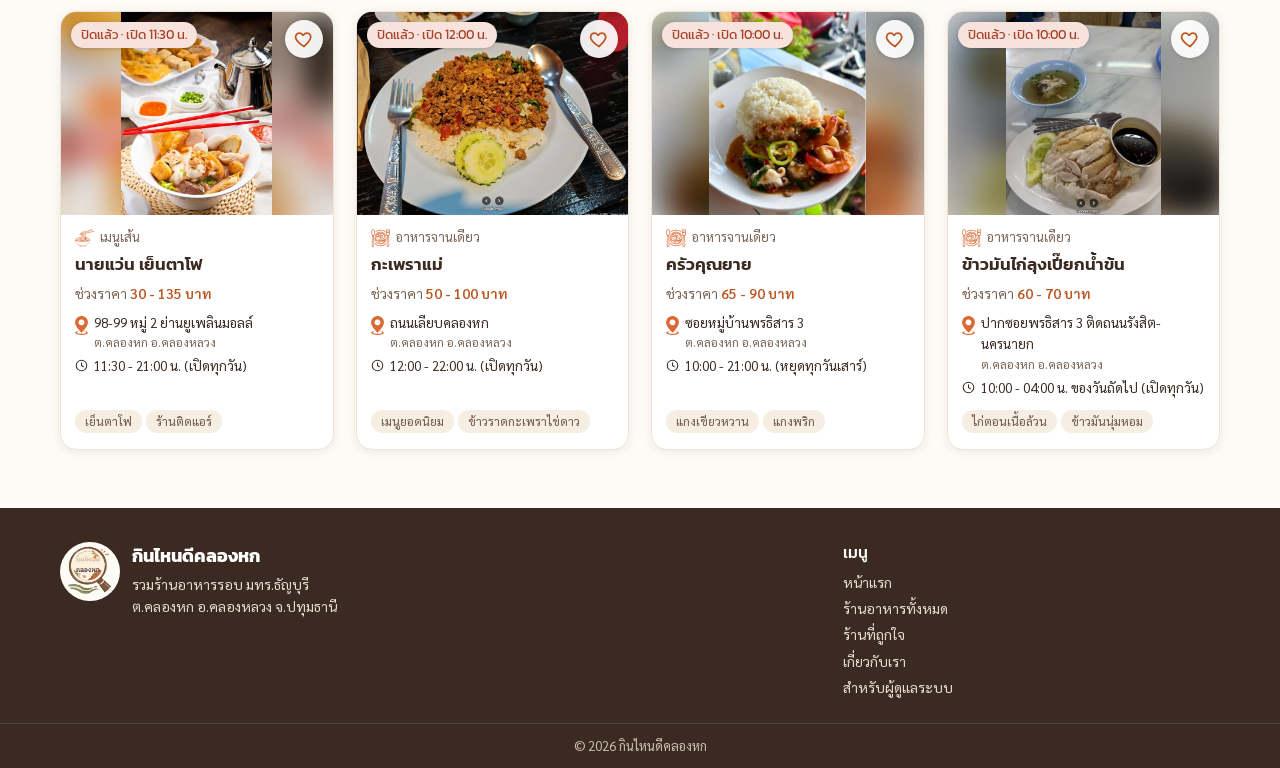
==== commit ac5e92bb: "v2.3.2f" ====
--- a/index.html
+++ b/index.html
@@ -22,8 +22,8 @@
   <link rel="apple-touch-icon" href="images/favicon/apple-touch-icon.png?v=2">
   <link rel="preconnect" href="https://fonts.googleapis.com">
   <link href="https://fonts.googleapis.com/css2?family=Kanit:wght@400;500;600&family=Sarabun:wght@400;500;600&display=swap" rel="stylesheet">
-  <link rel="stylesheet" href="css/common.css?v=20261018e">
-  <link rel="stylesheet" href="css/home.css?v=20261018e">
+  <link rel="stylesheet" href="css/common.css?v=20261018f">
+  <link rel="stylesheet" href="css/home.css?v=20261018f">
 </head>
 <body data-root="" data-page="home">
 
@@ -104,10 +104,10 @@
 
   <footer id="site-footer"></footer>
 
-  <script src="js/config.js?v=20261018e"></script>
-  <script src="js/seed-data.js?v=20261018e"></script>
-  <script src="js/api.js?v=20261018e"></script>
-  <script src="js/ui.js?v=20261018e"></script>
-  <script src="js/home.js?v=20261018e"></script>
+  <script src="js/config.js?v=20261018f"></script>
+  <script src="js/seed-data.js?v=20261018f"></script>
+  <script src="js/api.js?v=20261018f"></script>
+  <script src="js/ui.js?v=20261018f"></script>
+  <script src="js/home.js?v=20261018f"></script>
 </body>
 </html>
